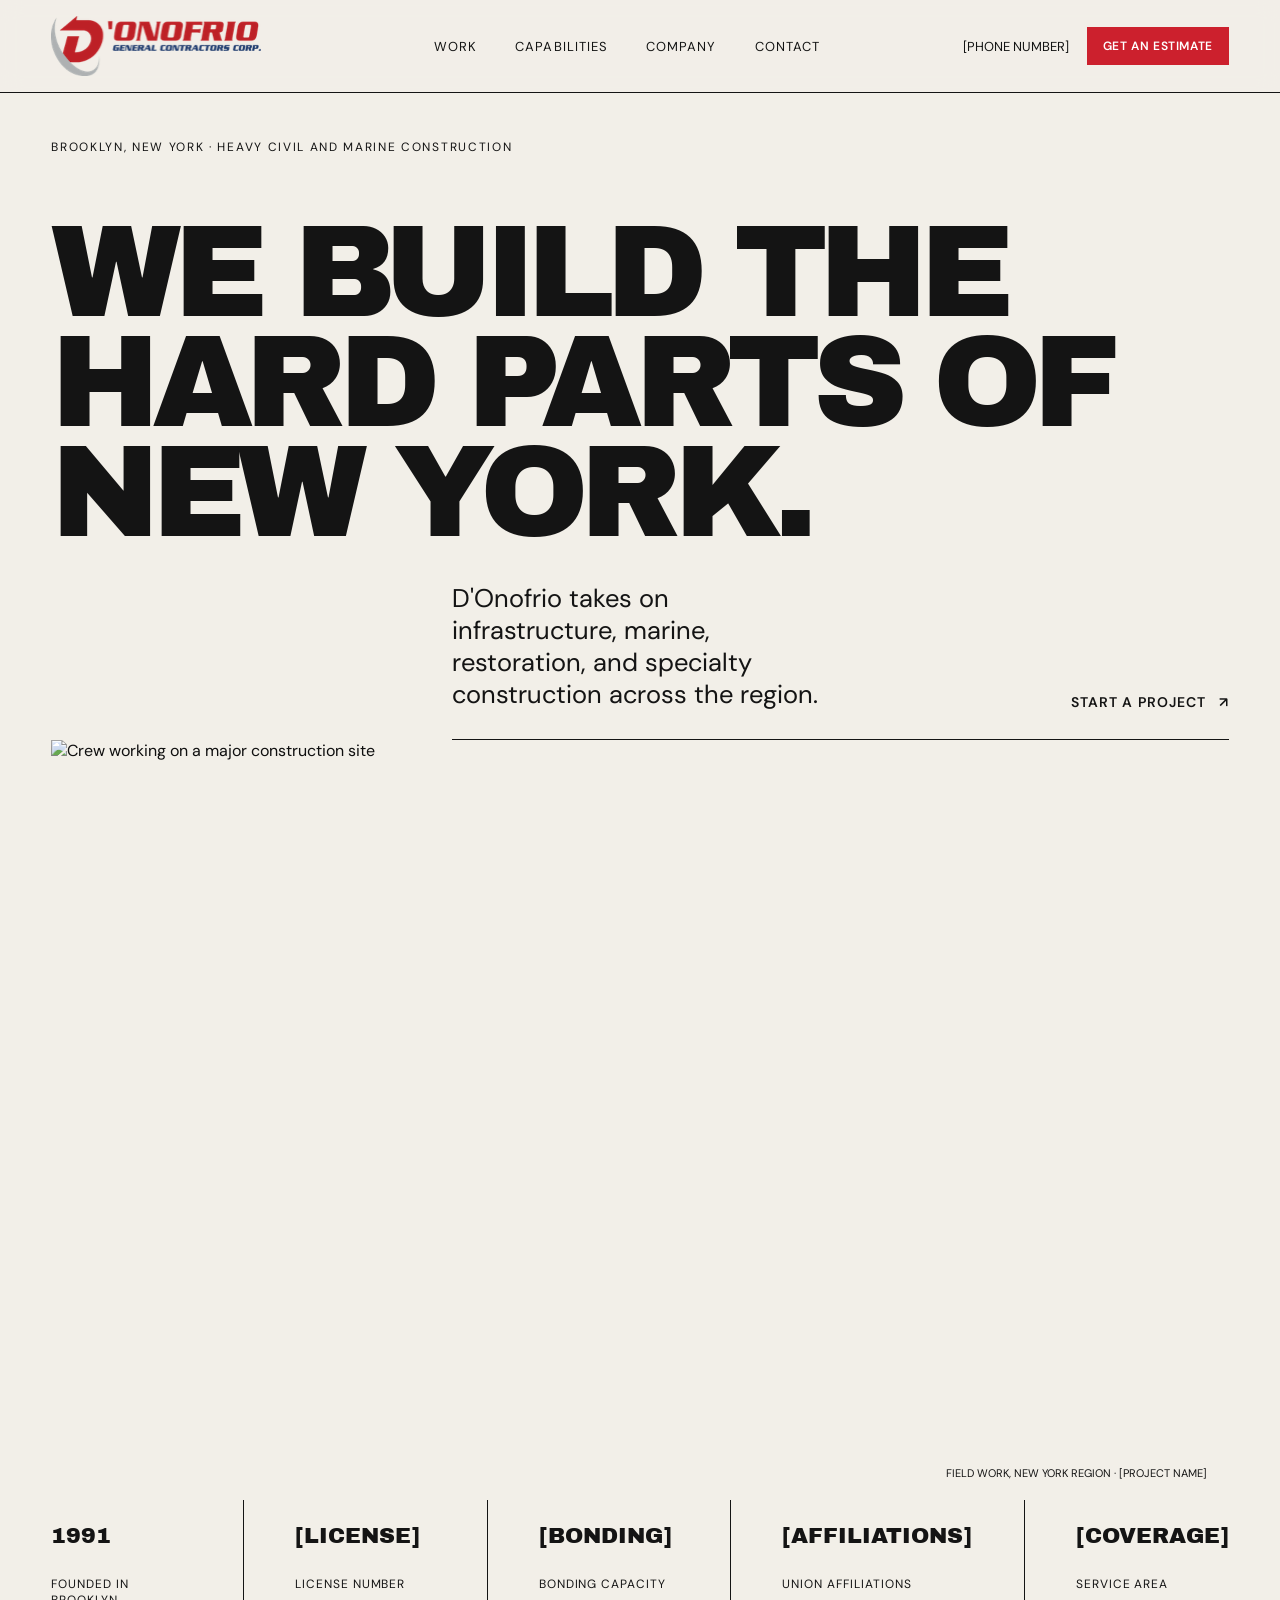
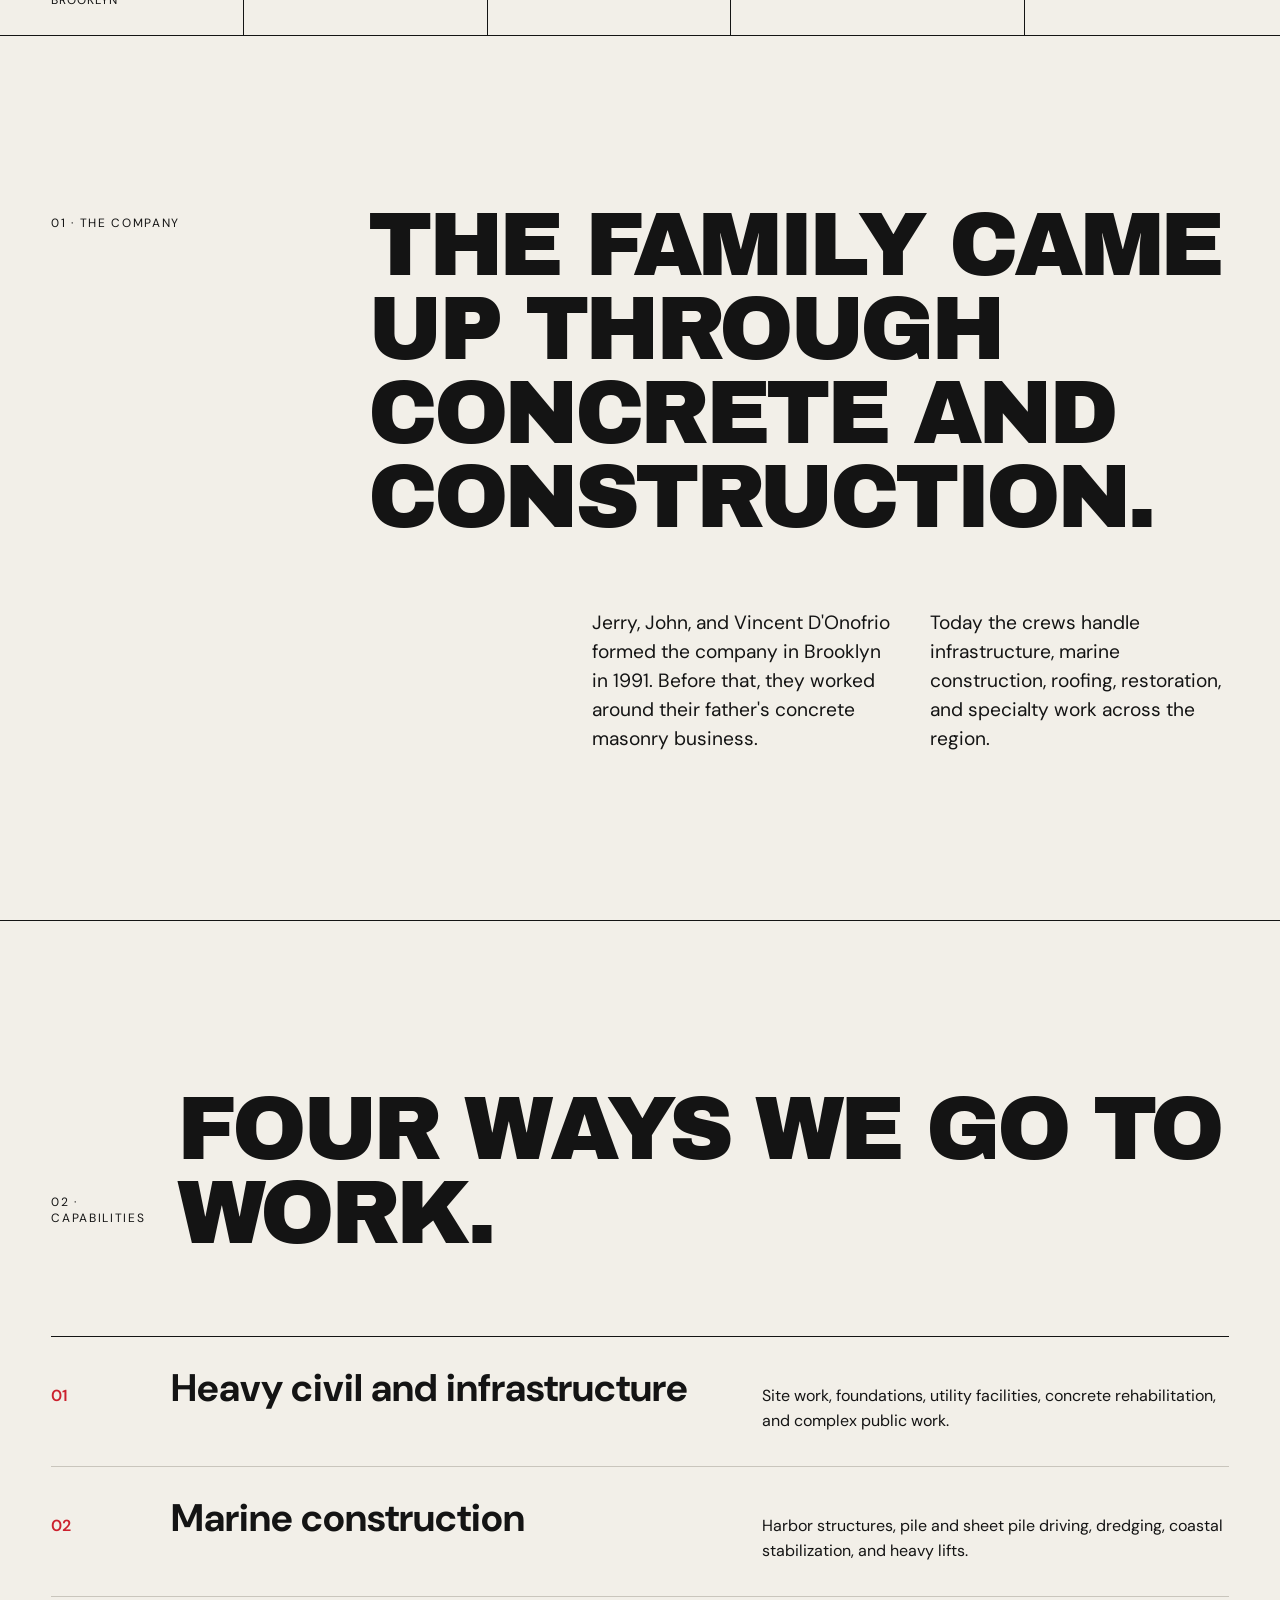
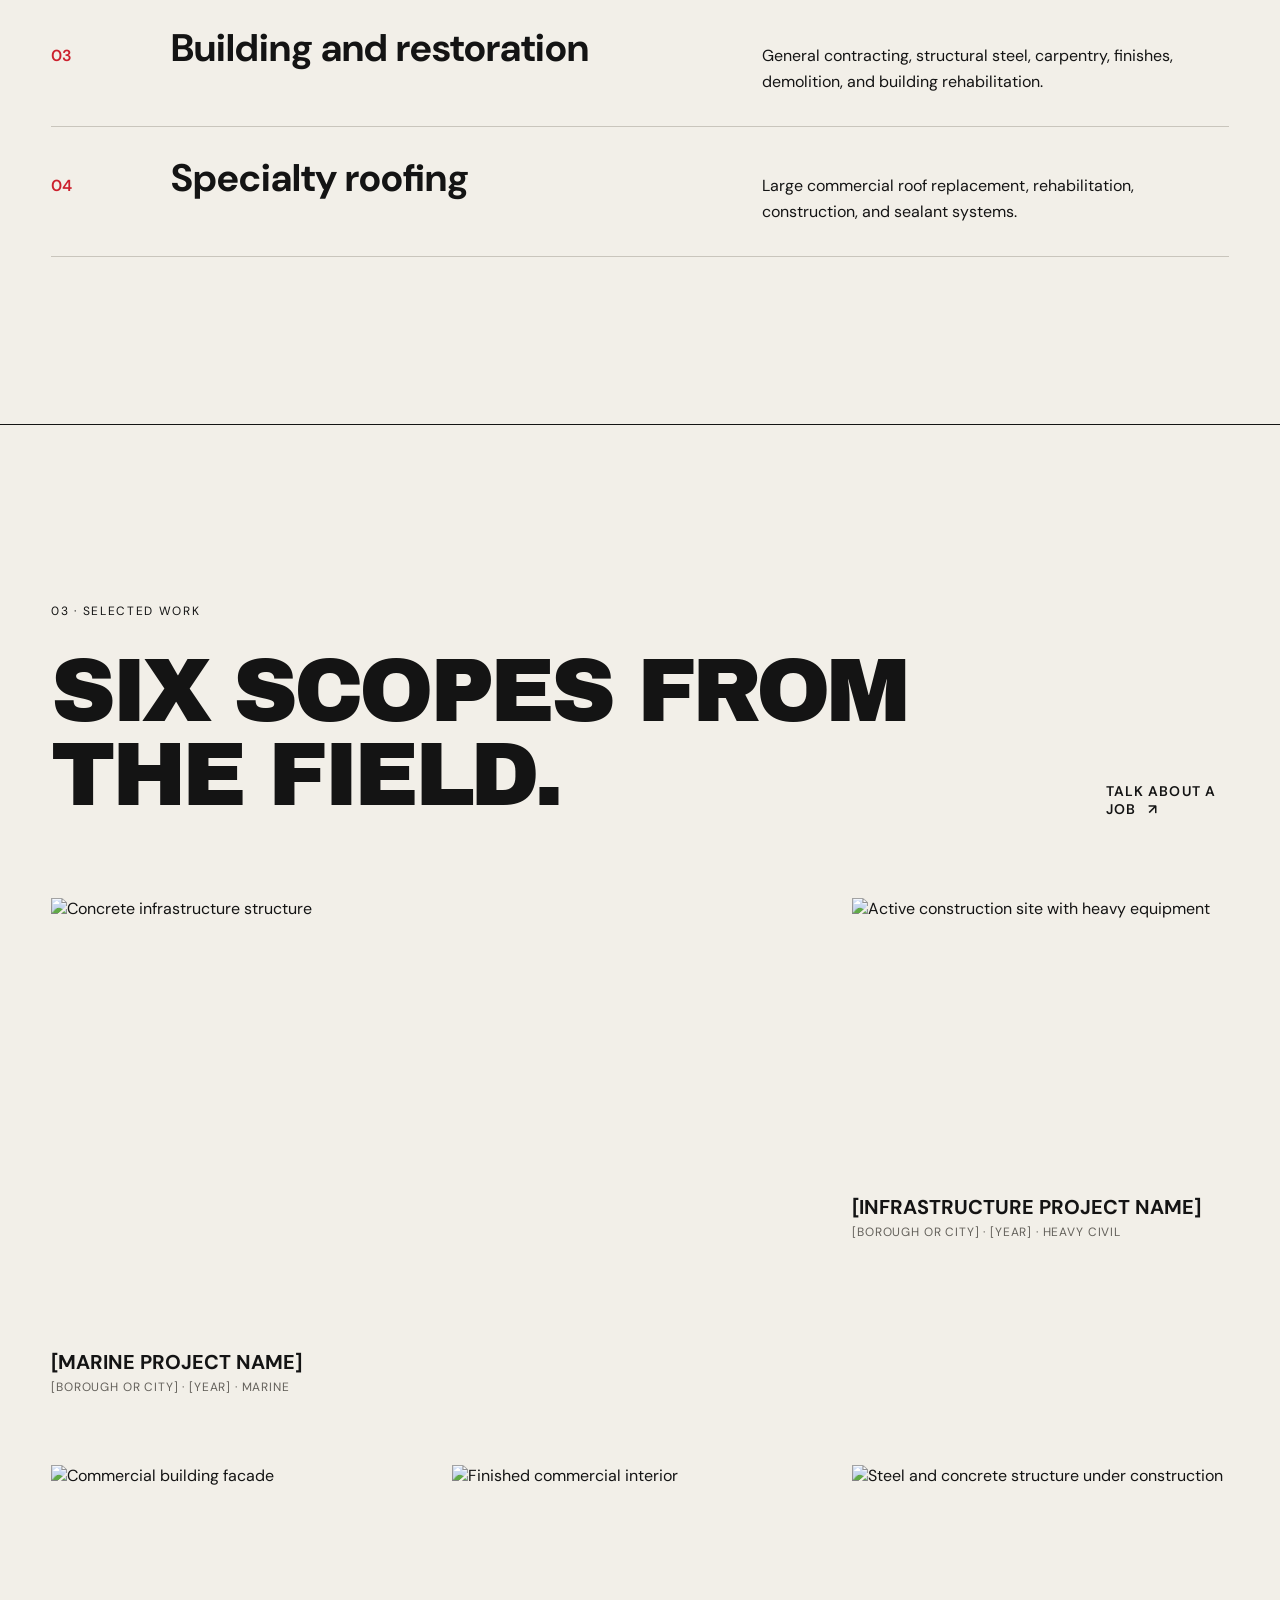
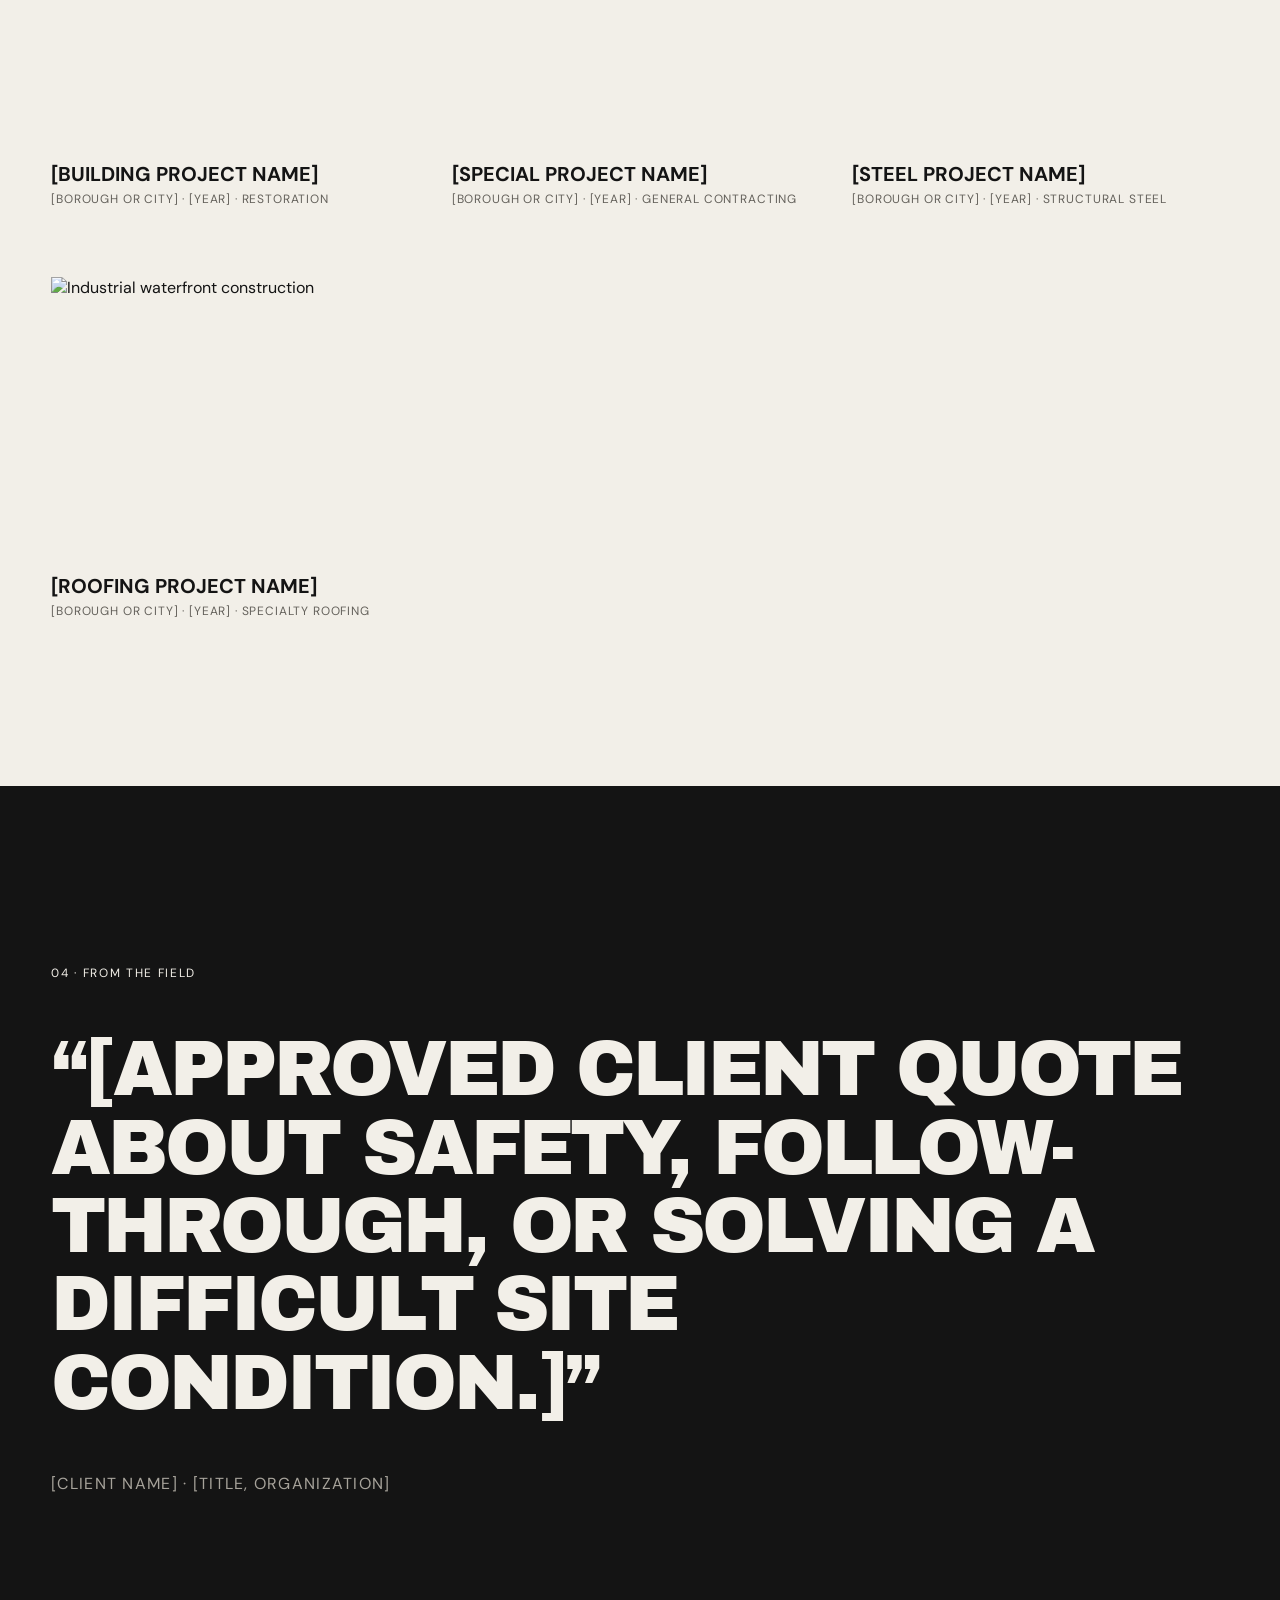
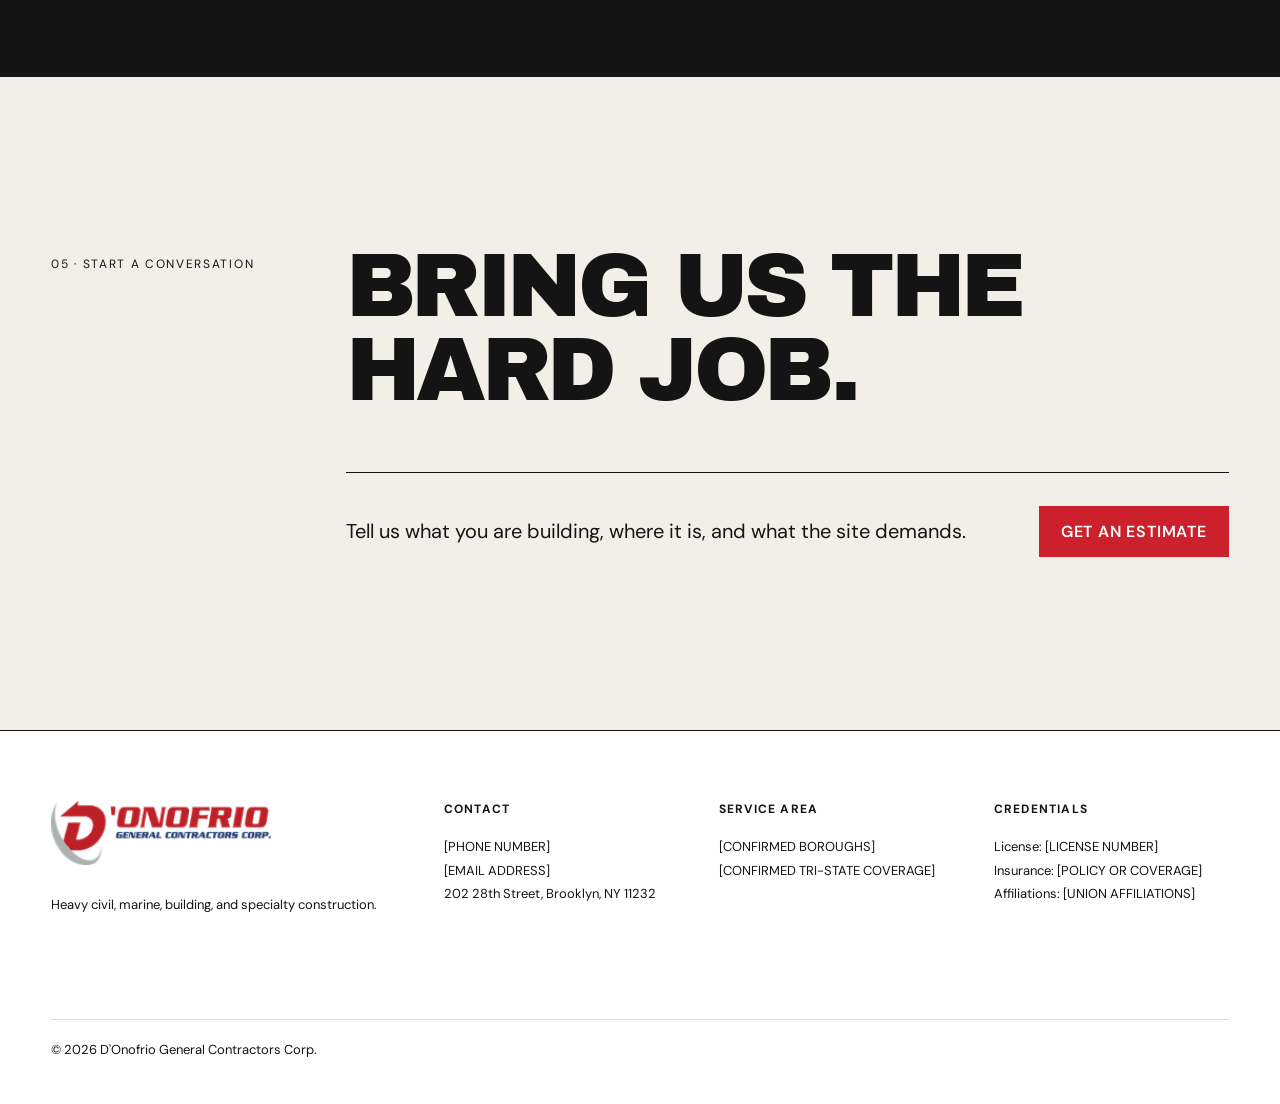
==== concept-1.html @ 3dceb7d1 "Create client-ready D'Onofrio homepage concept preview Present four researched directions in a share" ====
<!doctype html>
<html lang="en">
<head>
  <meta charset="utf-8">
  <meta name="viewport" content="width=device-width, initial-scale=1">
  <meta name="description" content="Editorial homepage concept for D'Onofrio General Contractors in Brooklyn, New York.">
  <title>D'Onofrio General Contractors | Editorial Concept</title>
  <link rel="preconnect" href="https://fonts.googleapis.com">
  <link rel="preconnect" href="https://fonts.gstatic.com" crossorigin>
  <link href="https://fonts.googleapis.com/css2?family=Archivo+Black&family=DM+Sans:wght@400;500;600&display=swap" rel="stylesheet">
  <link rel="stylesheet" href="styles/concept-1.css">
</head>
<body>
  <a class="skip-link" href="#main">Skip to content</a>
  <header class="site-header">
    <a class="logo" href="#" aria-label="D'Onofrio home"><img src="assets/donofrio-logo.png" alt="D'Onofrio General Contractors Corp."></a>
    <nav aria-label="Primary navigation">
      <a href="#work">Work</a>
      <a href="#services">Capabilities</a>
      <a href="#company">Company</a>
      <a href="#contact">Contact</a>
    </nav>
    <div class="header-actions">
      <a class="phone" href="tel:[PHONE NUMBER]">[PHONE NUMBER]</a>
      <a class="button button-small" href="#contact">Get an estimate</a>
    </div>
  </header>

  <main id="main">
    <section class="hero">
      <div class="eyebrow">Brooklyn, New York · Heavy civil and marine construction</div>
      <h1>We build the hard parts of New York.</h1>
      <div class="hero-bottom">
        <p>D'Onofrio takes on infrastructure, marine, restoration, and specialty construction across the region.</p>
        <a class="text-link" href="#contact">Start a project <span>↗</span></a>
      </div>
      <figure class="hero-image">
        <img src="https://images.unsplash.com/photo-1504307651254-35680f356dfd?auto=format&fit=crop&w=2200&q=85" alt="Crew working on a major construction site">
        <figcaption>Field work, New York region · [PROJECT NAME]</figcaption>
      </figure>
    </section>

    <section class="trust-strip" aria-label="Company credentials">
      <div><strong>1991</strong><span>Founded in Brooklyn</span></div>
      <div><strong>[LICENSE]</strong><span>License number</span></div>
      <div><strong>[BONDING]</strong><span>Bonding capacity</span></div>
      <div><strong>[AFFILIATIONS]</strong><span>Union affiliations</span></div>
      <div><strong>[COVERAGE]</strong><span>Service area</span></div>
    </section>

    <section class="intro" id="company">
      <p class="section-label">01 · The company</p>
      <h2>The family came up through concrete and construction.</h2>
      <div class="intro-copy">
        <p>Jerry, John, and Vincent D'Onofrio formed the company in Brooklyn in 1991. Before that, they worked around their father's concrete masonry business.</p>
        <p>Today the crews handle infrastructure, marine construction, roofing, restoration, and specialty work across the region.</p>
      </div>
    </section>

    <section class="services" id="services">
      <div class="section-head">
        <p class="section-label">02 · Capabilities</p>
        <h2>Four ways we go to work.</h2>
      </div>
      <div class="service-list">
        <article><span>01</span><h3>Heavy civil and infrastructure</h3><p>Site work, foundations, utility facilities, concrete rehabilitation, and complex public work.</p></article>
        <article><span>02</span><h3>Marine construction</h3><p>Harbor structures, pile and sheet pile driving, dredging, coastal stabilization, and heavy lifts.</p></article>
        <article><span>03</span><h3>Building and restoration</h3><p>General contracting, structural steel, carpentry, finishes, demolition, and building rehabilitation.</p></article>
        <article><span>04</span><h3>Specialty roofing</h3><p>Large commercial roof replacement, rehabilitation, construction, and sealant systems.</p></article>
      </div>
    </section>

    <section class="projects" id="work">
      <div class="section-head project-head">
        <div>
          <p class="section-label">03 · Selected work</p>
          <h2>Six scopes from the field.</h2>
        </div>
        <a class="text-link" href="#contact">Talk about a job <span>↗</span></a>
      </div>
      <div class="project-grid">
        <article class="project project-wide">
          <img src="https://images.unsplash.com/photo-1511818966892-d7d671e672a2?auto=format&fit=crop&w=1600&q=85" alt="Concrete infrastructure structure">
          <div><h3>[MARINE PROJECT NAME]</h3><p>[BOROUGH OR CITY] · [YEAR] · Marine</p></div>
        </article>
        <article class="project">
          <img src="https://images.unsplash.com/photo-1541888946425-d81bb19240f5?auto=format&fit=crop&w=1200&q=85" alt="Active construction site with heavy equipment">
          <div><h3>[INFRASTRUCTURE PROJECT NAME]</h3><p>[BOROUGH OR CITY] · [YEAR] · Heavy civil</p></div>
        </article>
        <article class="project">
          <img src="https://images.unsplash.com/photo-1486406146926-c627a92ad1ab?auto=format&fit=crop&w=1200&q=85" alt="Commercial building facade">
          <div><h3>[BUILDING PROJECT NAME]</h3><p>[BOROUGH OR CITY] · [YEAR] · Restoration</p></div>
        </article>
        <article class="project">
          <img src="https://images.unsplash.com/photo-1497366754035-f200968a6e72?auto=format&fit=crop&w=1200&q=85" alt="Finished commercial interior">
          <div><h3>[SPECIAL PROJECT NAME]</h3><p>[BOROUGH OR CITY] · [YEAR] · General contracting</p></div>
        </article>
        <article class="project project-tall">
          <img src="https://images.unsplash.com/photo-1508450859948-4e04fabaa4ea?auto=format&fit=crop&w=1200&q=85" alt="Steel and concrete structure under construction">
          <div><h3>[STEEL PROJECT NAME]</h3><p>[BOROUGH OR CITY] · [YEAR] · Structural steel</p></div>
        </article>
        <article class="project">
          <img src="https://images.unsplash.com/photo-1531835551805-16d864c8d311?auto=format&fit=crop&w=1200&q=85" alt="Industrial waterfront construction">
          <div><h3>[ROOFING PROJECT NAME]</h3><p>[BOROUGH OR CITY] · [YEAR] · Specialty roofing</p></div>
        </article>
      </div>
    </section>

    <section class="testimonial">
      <p class="section-label">04 · From the field</p>
      <blockquote>“[APPROVED CLIENT QUOTE ABOUT SAFETY, FOLLOW-THROUGH, OR SOLVING A DIFFICULT SITE CONDITION.]”</blockquote>
      <p>[CLIENT NAME] · [TITLE, ORGANIZATION]</p>
    </section>

    <section class="contact" id="contact">
      <p class="section-label">05 · Start a conversation</p>
      <h2>Bring us the hard job.</h2>
      <div>
        <p>Tell us what you are building, where it is, and what the site demands.</p>
        <a class="button" href="mailto:[EMAIL ADDRESS]">Get an estimate</a>
      </div>
    </section>
  </main>

  <footer>
    <div class="footer-brand"><img src="assets/donofrio-logo.png" alt="D'Onofrio General Contractors Corp."><p>Heavy civil, marine, building, and specialty construction.</p></div>
    <div><h2>Contact</h2><p>[PHONE NUMBER]<br>[EMAIL ADDRESS]<br>202 28th Street, Brooklyn, NY 11232</p></div>
    <div><h2>Service area</h2><p>[CONFIRMED BOROUGHS]<br>[CONFIRMED TRI-STATE COVERAGE]</p></div>
    <div><h2>Credentials</h2><p>License: [LICENSE NUMBER]<br>Insurance: [POLICY OR COVERAGE]<br>Affiliations: [UNION AFFILIATIONS]</p></div>
    <p class="copyright">© 2026 D'Onofrio General Contractors Corp.</p>
  </footer>
</body>
</html>
---- styles/concept-1.css ----
:root {
  --ink: #141414;
  --paper: #f2efe8;
  --red: #cc202d;
  --line: #c9c5bc;
  --pad: clamp(20px, 4vw, 64px);
}

* { box-sizing: border-box; }
html { scroll-behavior: smooth; }
body { margin: 0; background: var(--paper); color: var(--ink); font-family: "DM Sans", sans-serif; }
img { display: block; width: 100%; }
a { color: inherit; text-decoration: none; }
.skip-link { position: fixed; top: -100px; left: 12px; padding: 10px 14px; background: white; z-index: 99; }
.skip-link:focus { top: 12px; }

.site-header {
  position: sticky; top: 0; z-index: 20; display: grid; grid-template-columns: 240px 1fr auto;
  align-items: center; gap: 30px; padding: 16px var(--pad); background: rgba(242,239,232,.94);
  border-bottom: 1px solid var(--ink); backdrop-filter: blur(10px);
}
.logo { width: 210px; }
nav { display: flex; justify-content: center; gap: clamp(16px, 3vw, 44px); font-size: 13px; text-transform: uppercase; letter-spacing: .08em; }
nav a:hover, .text-link:hover { color: var(--red); }
.header-actions { display: flex; align-items: center; gap: 18px; font-size: 13px; }
.button { display: inline-flex; justify-content: center; padding: 15px 22px; background: var(--red); color: white; font-weight: 600; text-transform: uppercase; letter-spacing: .05em; }
.button:hover { background: var(--ink); }
.button-small { padding: 11px 16px; font-size: 12px; }

.hero { padding: 46px var(--pad) 0; }
.eyebrow, .section-label { font-size: 12px; text-transform: uppercase; letter-spacing: .14em; }
.hero h1 { max-width: 1150px; margin: 7vh 0 4vh; font: clamp(62px, 10.2vw, 158px)/.84 "Archivo Black", sans-serif; letter-spacing: -.065em; text-transform: uppercase; }
.hero-bottom { display: grid; grid-template-columns: 1fr 1fr; align-items: end; margin-left: 34%; padding-bottom: 28px; border-bottom: 1px solid var(--ink); }
.hero-bottom p { max-width: 560px; margin: 0; font-size: clamp(18px, 2vw, 28px); line-height: 1.25; }
.text-link { justify-self: end; font-size: 14px; font-weight: 600; text-transform: uppercase; letter-spacing: .08em; }
.text-link span { margin-left: 8px; }
.hero-image { margin: 0; position: relative; }
.hero-image img { height: min(66vw, 760px); object-fit: cover; filter: saturate(.72) contrast(1.05); }
.hero-image figcaption { position: absolute; right: 12px; bottom: 12px; padding: 8px 10px; background: var(--paper); font-size: 11px; text-transform: uppercase; }

.trust-strip { display: grid; grid-template-columns: repeat(5, 1fr); border-bottom: 1px solid var(--ink); }
.trust-strip div { min-height: 135px; padding: 24px var(--pad); border-right: 1px solid var(--ink); }
.trust-strip div:last-child { border: 0; }
.trust-strip strong, .trust-strip span { display: block; }
.trust-strip strong { margin-bottom: 28px; font: 22px "Archivo Black", sans-serif; }
.trust-strip span { font-size: 12px; text-transform: uppercase; letter-spacing: .08em; }

.intro, .services, .projects, .testimonial, .contact { padding: clamp(90px, 13vw, 190px) var(--pad); border-bottom: 1px solid var(--ink); }
.intro { display: grid; grid-template-columns: 1fr 3fr; column-gap: 30px; }
.intro h2, .section-head h2, .contact h2 { margin: 0; font: clamp(42px, 7vw, 105px)/.94 "Archivo Black", sans-serif; letter-spacing: -.05em; text-transform: uppercase; }
.intro-copy { grid-column: 2; display: grid; grid-template-columns: 1fr 1fr; gap: 40px; margin: 70px 0 0 26%; }
.intro-copy p { margin: 0; font-size: clamp(17px, 1.5vw, 22px); line-height: 1.5; }

.section-head { display: flex; align-items: end; justify-content: space-between; gap: 30px; margin-bottom: 80px; }
.section-head .section-label { margin-bottom: 30px; }
.service-list { border-top: 1px solid var(--ink); }
.service-list article { display: grid; grid-template-columns: 90px minmax(260px, 1.2fr) 1fr; gap: 30px; align-items: baseline; padding: 32px 0; border-bottom: 1px solid var(--line); }
.service-list span { color: var(--red); font-weight: 600; }
.service-list h3 { margin: 0; font-size: clamp(24px, 3vw, 45px); line-height: 1; }
.service-list p { max-width: 520px; margin: 0; line-height: 1.6; }

.project-grid { display: grid; grid-template-columns: repeat(12, 1fr); gap: 70px 24px; }
.project { grid-column: span 4; }
.project-wide { grid-column: span 8; }
.project-tall { grid-row: span 2; }
.project img { aspect-ratio: 4/3; object-fit: cover; filter: grayscale(.15); transition: filter .25s, transform .25s; }
.project-wide img { aspect-ratio: 16/9; }
.project:hover img { filter: grayscale(0); transform: scale(.99); }
.project h3 { margin: 14px 0 4px; font-size: 20px; }
.project p { margin: 0; color: #64615b; font-size: 12px; text-transform: uppercase; letter-spacing: .07em; }

.testimonial { background: var(--ink); color: var(--paper); }
.testimonial blockquote { max-width: 1200px; margin: 50px 0; font: clamp(38px, 6vw, 86px)/1.02 "Archivo Black", sans-serif; letter-spacing: -.04em; text-transform: uppercase; }
.testimonial > p:last-child { color: #a7a39b; text-transform: uppercase; letter-spacing: .08em; }
.contact { display: grid; grid-template-columns: 1fr 3fr; }
.contact h2 { grid-column: 2; }
.contact > div { grid-column: 2; display: flex; align-items: center; justify-content: space-between; margin-top: 60px; padding-top: 25px; border-top: 1px solid var(--ink); }
.contact > div p { font-size: 20px; }

footer { display: grid; grid-template-columns: 1.5fr repeat(3, 1fr); gap: 40px; padding: 70px var(--pad) 30px; background: white; }
footer img { width: 220px; margin-bottom: 28px; }
footer h2 { margin: 0 0 18px; font-size: 12px; text-transform: uppercase; letter-spacing: .1em; }
footer p { font-size: 13px; line-height: 1.8; }
.copyright { grid-column: 1/-1; margin-top: 50px; padding-top: 18px; border-top: 1px solid #ddd; }

@media (max-width: 900px) {
  .site-header { grid-template-columns: 1fr auto; }
  nav, .phone { display: none; }
  .logo { width: 175px; }
  .hero h1 { margin-top: 55px; }
  .hero-bottom { grid-template-columns: 1fr; gap: 24px; margin-left: 0; }
  .text-link { justify-self: start; }
  .trust-strip { grid-template-columns: 1fr 1fr; }
  .trust-strip div { border-bottom: 1px solid var(--ink); }
  .intro { grid-template-columns: 1fr; }
  .intro h2, .intro-copy, .contact h2, .contact > div { grid-column: 1; }
  .intro h2 { margin-top: 30px; }
  .intro-copy { margin: 45px 0 0; }
  .service-list article { grid-template-columns: 45px 1fr; }
  .service-list p { grid-column: 2; }
  .project, .project-wide { grid-column: span 6; }
  .contact { grid-template-columns: 1fr; }
  footer { grid-template-columns: 1fr 1fr; }
}

@media (max-width: 600px) {
  .button-small { padding: 9px 10px; }
  .hero { padding-top: 28px; }
  .hero h1 { font-size: 18vw; }
  .hero-image img { height: 64vh; }
  .trust-strip { grid-template-columns: 1fr; }
  .trust-strip div { min-height: auto; }
  .intro-copy, .project-grid { grid-template-columns: 1fr; }
  .section-head { display: block; margin-bottom: 45px; }
  .project, .project-wide { grid-column: 1; }
  .contact > div { display: block; }
  .contact .button { margin-top: 20px; }
  footer { grid-template-columns: 1fr; }
}
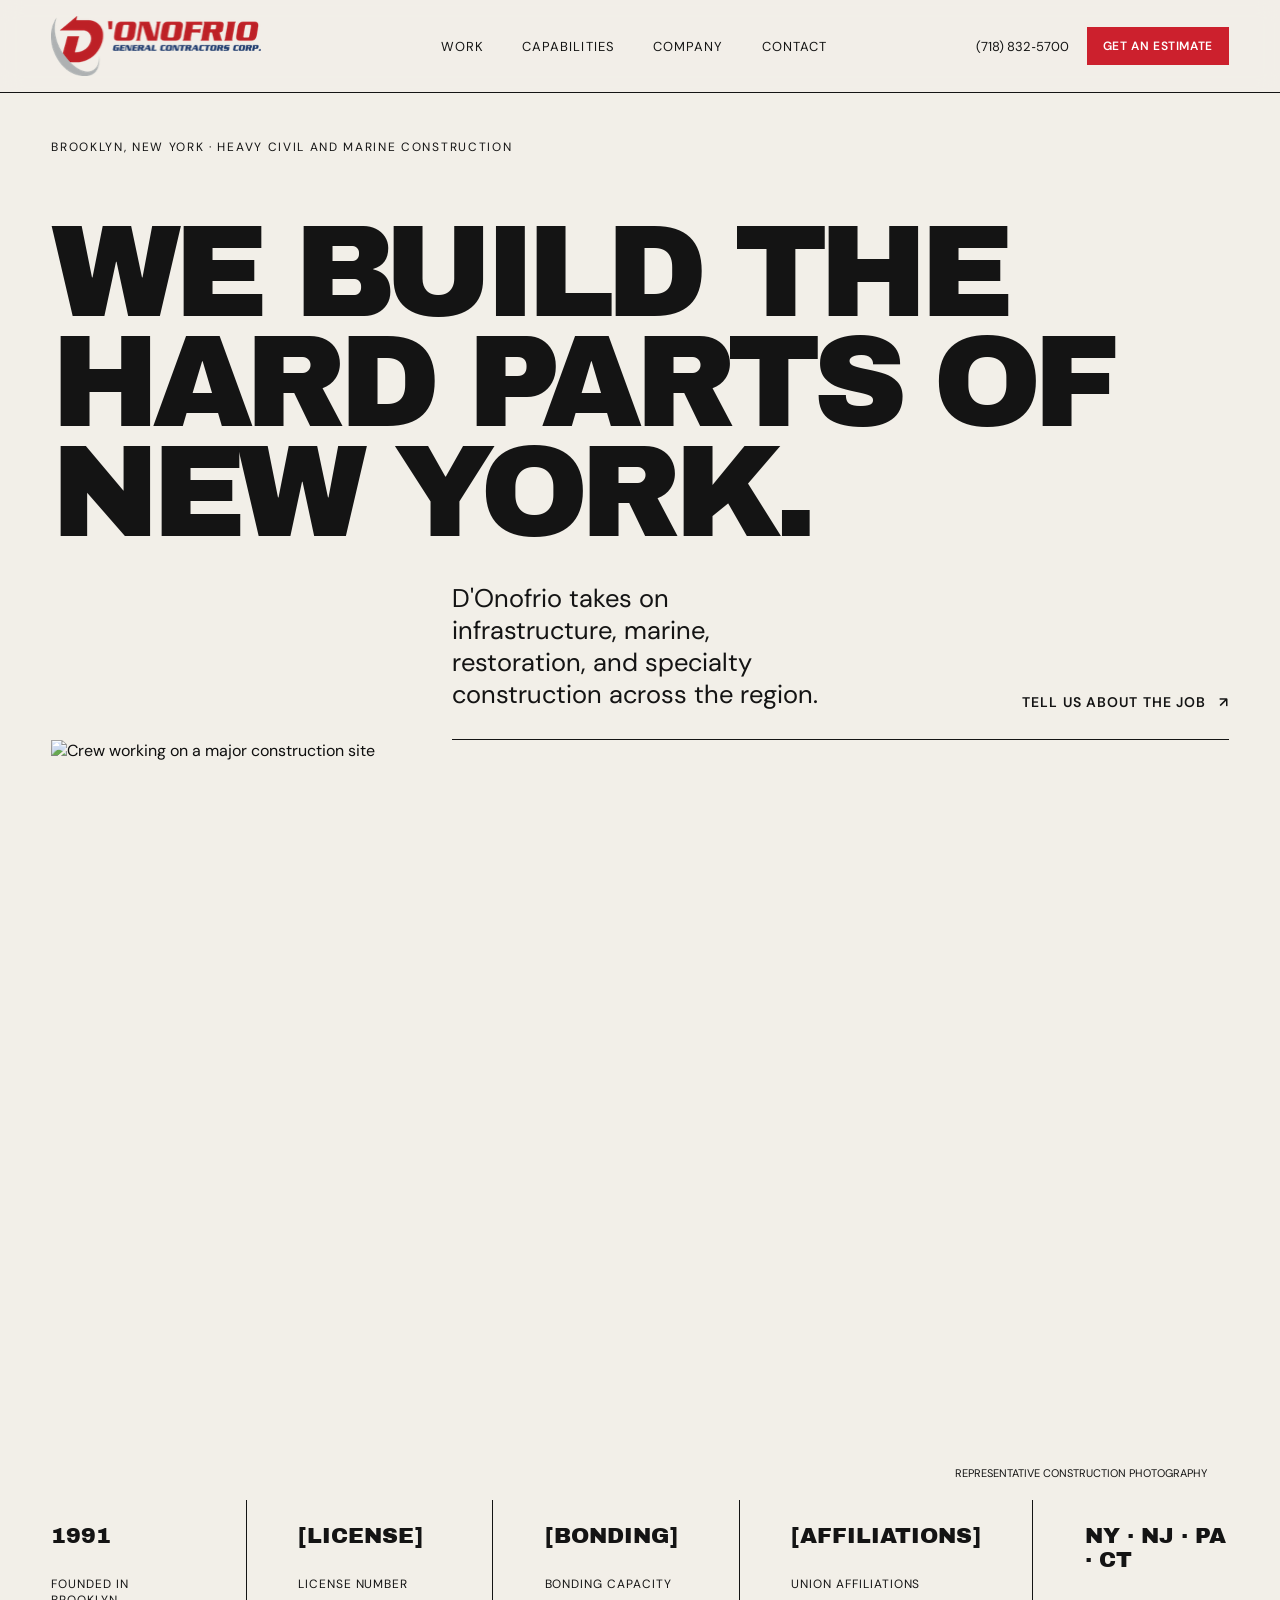
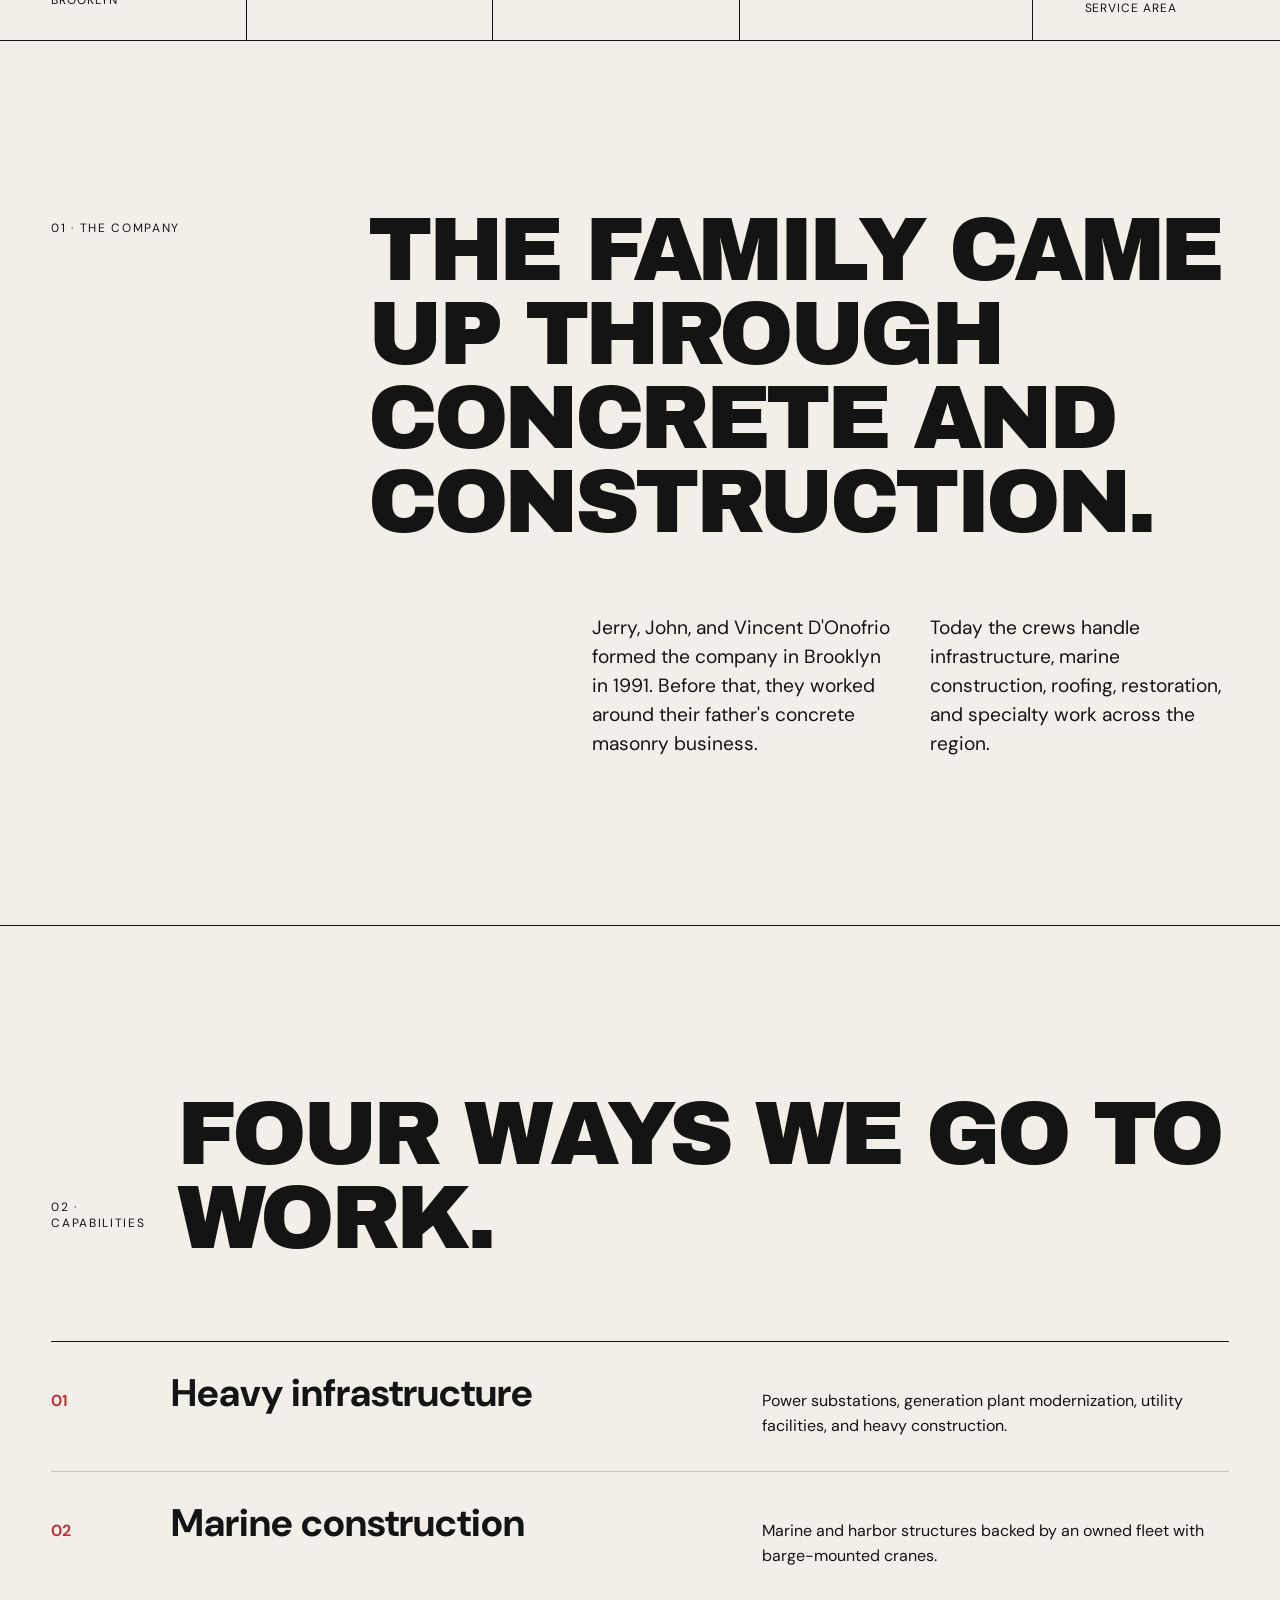
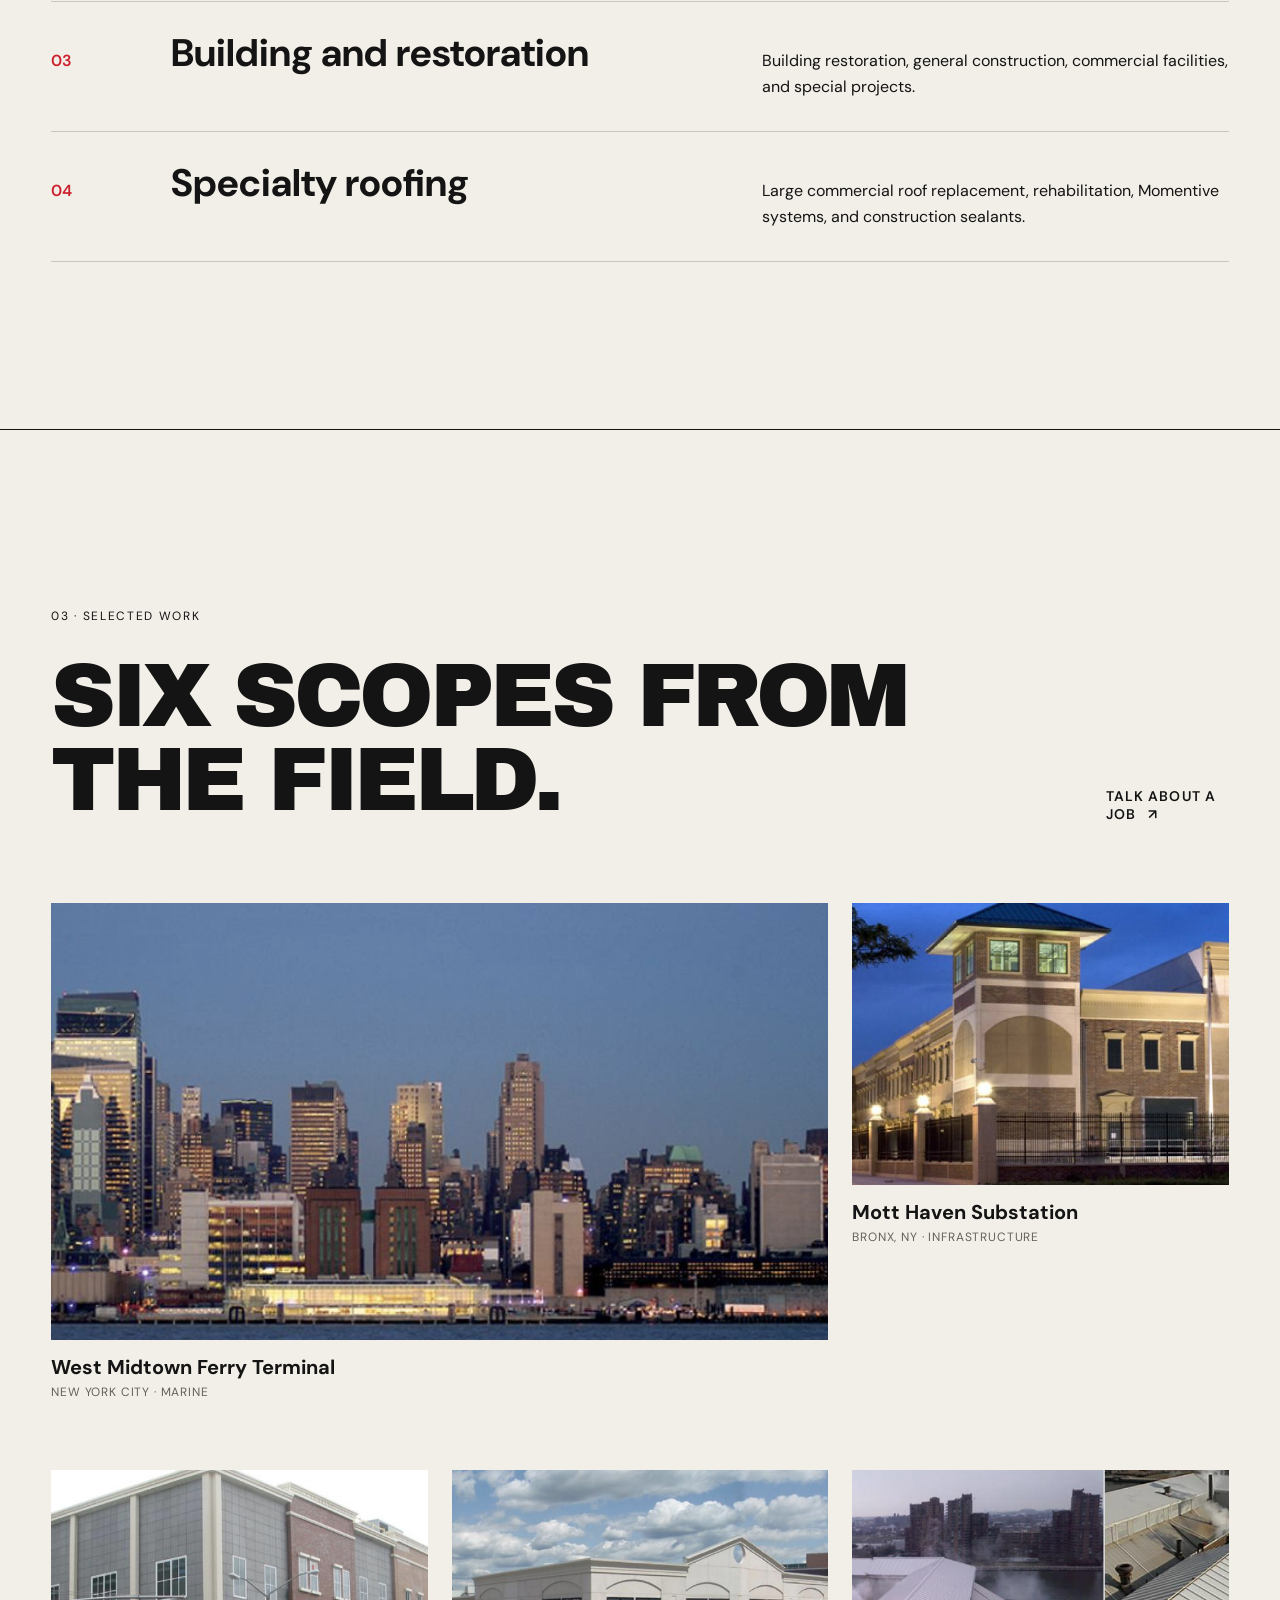
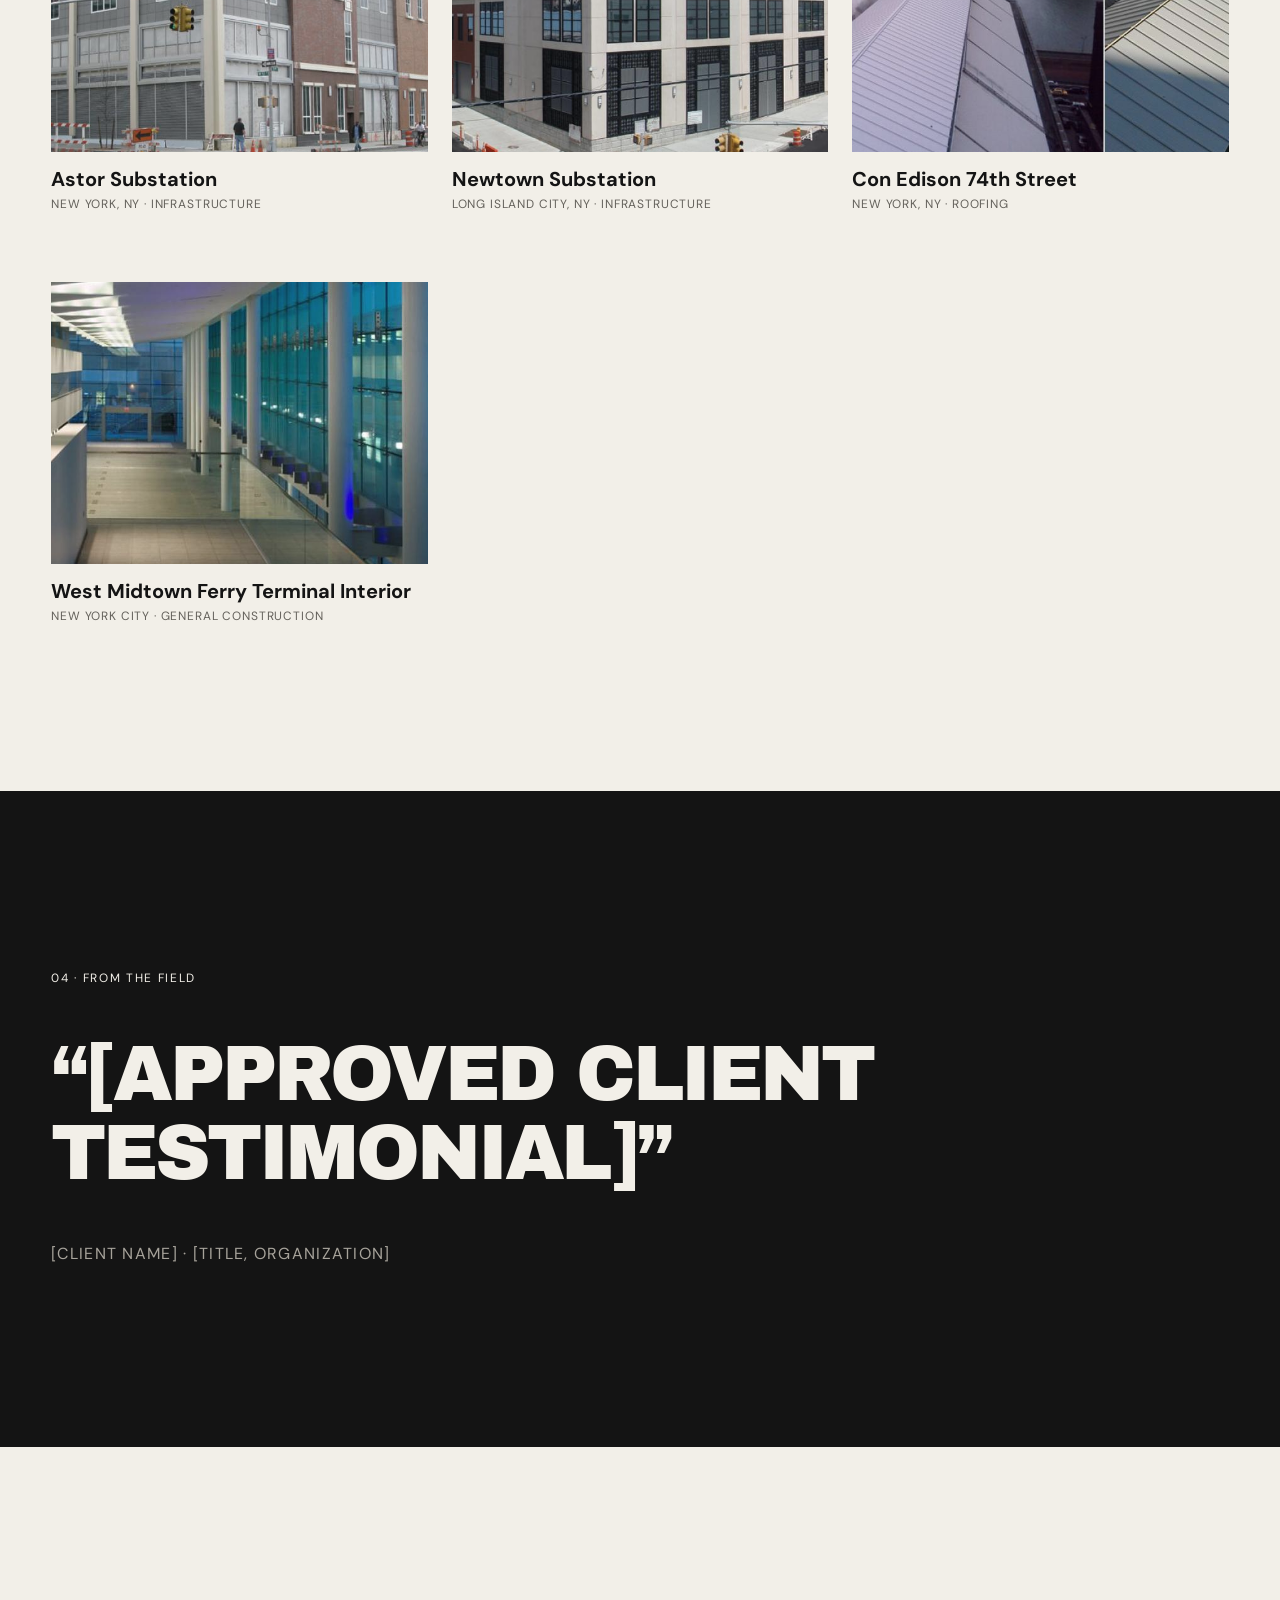
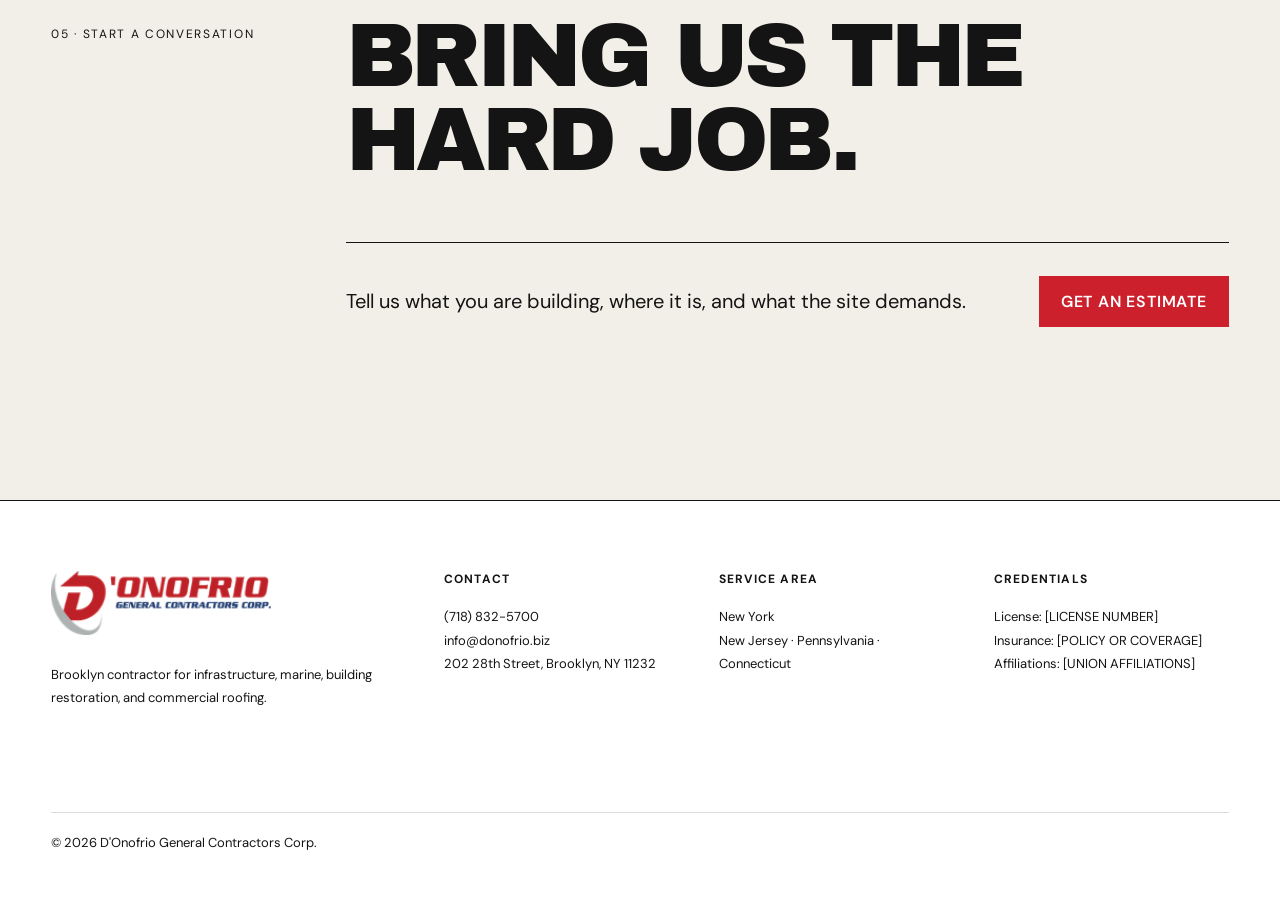
==== commit 71cf0aca: "Strengthen client preview with verified project proof Replace mismatched media and template copy wit" ====
--- a/concept-1.html
+++ b/concept-1.html
@@ -1,8 +1,9 @@
-<!doctype html>
+<!DOCTYPE html>
 <html lang="en">
 <head>
   <meta charset="utf-8">
   <meta name="viewport" content="width=device-width, initial-scale=1">
+  <meta name="robots" content="noindex, nofollow">
   <meta name="description" content="Editorial homepage concept for D'Onofrio General Contractors in Brooklyn, New York.">
   <title>D'Onofrio General Contractors | Editorial Concept</title>
   <link rel="preconnect" href="https://fonts.googleapis.com">
@@ -21,7 +22,7 @@
       <a href="#contact">Contact</a>
     </nav>
     <div class="header-actions">
-      <a class="phone" href="tel:[PHONE NUMBER]">[PHONE NUMBER]</a>
+      <a class="phone" href="tel:+17188325700">(718)&nbsp;832&#8209;5700</a>
       <a class="button button-small" href="#contact">Get an estimate</a>
     </div>
   </header>
@@ -32,11 +33,11 @@
       <h1>We build the hard parts of New York.</h1>
       <div class="hero-bottom">
         <p>D'Onofrio takes on infrastructure, marine, restoration, and specialty construction across the region.</p>
-        <a class="text-link" href="#contact">Start a project <span>↗</span></a>
+        <a class="text-link" href="#contact">Tell us about the job <span>↗</span></a>
       </div>
       <figure class="hero-image">
         <img src="https://images.unsplash.com/photo-1504307651254-35680f356dfd?auto=format&fit=crop&w=2200&q=85" alt="Crew working on a major construction site">
-        <figcaption>Field work, New York region · [PROJECT NAME]</figcaption>
+        <figcaption>Representative construction photography</figcaption>
       </figure>
     </section>
 
@@ -45,7 +46,7 @@
       <div><strong>[LICENSE]</strong><span>License number</span></div>
       <div><strong>[BONDING]</strong><span>Bonding capacity</span></div>
       <div><strong>[AFFILIATIONS]</strong><span>Union affiliations</span></div>
-      <div><strong>[COVERAGE]</strong><span>Service area</span></div>
+      <div><strong>NY · NJ · PA · CT</strong><span>Service area</span></div>
     </section>
 
     <section class="intro" id="company">
@@ -63,10 +64,10 @@
         <h2>Four ways we go to work.</h2>
       </div>
       <div class="service-list">
-        <article><span>01</span><h3>Heavy civil and infrastructure</h3><p>Site work, foundations, utility facilities, concrete rehabilitation, and complex public work.</p></article>
-        <article><span>02</span><h3>Marine construction</h3><p>Harbor structures, pile and sheet pile driving, dredging, coastal stabilization, and heavy lifts.</p></article>
-        <article><span>03</span><h3>Building and restoration</h3><p>General contracting, structural steel, carpentry, finishes, demolition, and building rehabilitation.</p></article>
-        <article><span>04</span><h3>Specialty roofing</h3><p>Large commercial roof replacement, rehabilitation, construction, and sealant systems.</p></article>
+        <article><span>01</span><h3>Heavy infrastructure</h3><p>Power substations, generation plant modernization, utility facilities, and heavy construction.</p></article>
+        <article><span>02</span><h3>Marine construction</h3><p>Marine and harbor structures backed by an owned fleet with barge-mounted cranes.</p></article>
+        <article><span>03</span><h3>Building and restoration</h3><p>Building restoration, general construction, commercial facilities, and special projects.</p></article>
+        <article><span>04</span><h3>Specialty roofing</h3><p>Large commercial roof replacement, rehabilitation, Momentive systems, and construction sealants.</p></article>
       </div>
     </section>
 
@@ -80,35 +81,35 @@
       </div>
       <div class="project-grid">
         <article class="project project-wide">
-          <img src="https://images.unsplash.com/photo-1511818966892-d7d671e672a2?auto=format&fit=crop&w=1600&q=85" alt="Concrete infrastructure structure">
-          <div><h3>[MARINE PROJECT NAME]</h3><p>[BOROUGH OR CITY] · [YEAR] · Marine</p></div>
+          <img src="assets/project-west-midtown-3.jpg" alt="West Midtown Ferry Terminal on the Manhattan waterfront">
+          <div><h3>West Midtown Ferry Terminal</h3><p>New York City · Marine</p></div>
         </article>
         <article class="project">
-          <img src="https://images.unsplash.com/photo-1541888946425-d81bb19240f5?auto=format&fit=crop&w=1200&q=85" alt="Active construction site with heavy equipment">
-          <div><h3>[INFRASTRUCTURE PROJECT NAME]</h3><p>[BOROUGH OR CITY] · [YEAR] · Heavy civil</p></div>
+          <img src="assets/project-mott-haven.jpg" alt="Mott Haven Substation and Transmission Station">
+          <div><h3>Mott Haven Substation</h3><p>Bronx, NY · Infrastructure</p></div>
         </article>
         <article class="project">
-          <img src="https://images.unsplash.com/photo-1486406146926-c627a92ad1ab?auto=format&fit=crop&w=1200&q=85" alt="Commercial building facade">
-          <div><h3>[BUILDING PROJECT NAME]</h3><p>[BOROUGH OR CITY] · [YEAR] · Restoration</p></div>
+          <img src="assets/project-astor.jpg" alt="Astor Substation in New York">
+          <div><h3>Astor Substation</h3><p>New York, NY · Infrastructure</p></div>
         </article>
         <article class="project">
-          <img src="https://images.unsplash.com/photo-1497366754035-f200968a6e72?auto=format&fit=crop&w=1200&q=85" alt="Finished commercial interior">
-          <div><h3>[SPECIAL PROJECT NAME]</h3><p>[BOROUGH OR CITY] · [YEAR] · General contracting</p></div>
+          <img src="assets/project-newtown.jpg" alt="Newtown Substation in Long Island City">
+          <div><h3>Newtown Substation</h3><p>Long Island City, NY · Infrastructure</p></div>
         </article>
         <article class="project project-tall">
-          <img src="https://images.unsplash.com/photo-1508450859948-4e04fabaa4ea?auto=format&fit=crop&w=1200&q=85" alt="Steel and concrete structure under construction">
-          <div><h3>[STEEL PROJECT NAME]</h3><p>[BOROUGH OR CITY] · [YEAR] · Structural steel</p></div>
+          <img src="assets/project-coned-roof.jpg" alt="Con Edison 74th Street turbine roof">
+          <div><h3>Con Edison 74th Street</h3><p>New York, NY · Roofing</p></div>
         </article>
         <article class="project">
-          <img src="https://images.unsplash.com/photo-1531835551805-16d864c8d311?auto=format&fit=crop&w=1200&q=85" alt="Industrial waterfront construction">
-          <div><h3>[ROOFING PROJECT NAME]</h3><p>[BOROUGH OR CITY] · [YEAR] · Specialty roofing</p></div>
+          <img src="assets/project-west-midtown-2.jpg" alt="Finished interior at West Midtown Ferry Terminal">
+          <div><h3>West Midtown Ferry Terminal Interior</h3><p>New York City · General construction</p></div>
         </article>
       </div>
     </section>
 
     <section class="testimonial">
       <p class="section-label">04 · From the field</p>
-      <blockquote>“[APPROVED CLIENT QUOTE ABOUT SAFETY, FOLLOW-THROUGH, OR SOLVING A DIFFICULT SITE CONDITION.]”</blockquote>
+      <blockquote>“[APPROVED CLIENT TESTIMONIAL]”</blockquote>
       <p>[CLIENT NAME] · [TITLE, ORGANIZATION]</p>
     </section>
 
@@ -117,15 +118,15 @@
       <h2>Bring us the hard job.</h2>
       <div>
         <p>Tell us what you are building, where it is, and what the site demands.</p>
-        <a class="button" href="mailto:[EMAIL ADDRESS]">Get an estimate</a>
+        <a class="button" href="mailto:info@donofrio.biz">Get an estimate</a>
       </div>
     </section>
   </main>
 
   <footer>
-    <div class="footer-brand"><img src="assets/donofrio-logo.png" alt="D'Onofrio General Contractors Corp."><p>Heavy civil, marine, building, and specialty construction.</p></div>
-    <div><h2>Contact</h2><p>[PHONE NUMBER]<br>[EMAIL ADDRESS]<br>202 28th Street, Brooklyn, NY 11232</p></div>
-    <div><h2>Service area</h2><p>[CONFIRMED BOROUGHS]<br>[CONFIRMED TRI-STATE COVERAGE]</p></div>
+    <div class="footer-brand"><img src="assets/donofrio-logo.png" alt="D'Onofrio General Contractors Corp."><p>Brooklyn contractor for infrastructure, marine, building restoration, and commercial roofing.</p></div>
+    <div><h2>Contact</h2><p>(718) 832-5700<br>info@donofrio.biz<br>202 28th Street, Brooklyn, NY 11232</p></div>
+    <div><h2>Service area</h2><p>New York<br>New Jersey · Pennsylvania · Connecticut</p></div>
     <div><h2>Credentials</h2><p>License: [LICENSE NUMBER]<br>Insurance: [POLICY OR COVERAGE]<br>Affiliations: [UNION AFFILIATIONS]</p></div>
     <p class="copyright">© 2026 D'Onofrio General Contractors Corp.</p>
   </footer>
--- a/styles/concept-1.css
+++ b/styles/concept-1.css
@@ -11,6 +11,7 @@
 body { margin: 0; background: var(--paper); color: var(--ink); font-family: "DM Sans", sans-serif; }
 img { display: block; width: 100%; }
 a { color: inherit; text-decoration: none; }
+:focus-visible { outline: 3px solid var(--red); outline-offset: 3px; }
 .skip-link { position: fixed; top: -100px; left: 12px; padding: 10px 14px; background: white; z-index: 99; }
 .skip-link:focus { top: 12px; }
 
@@ -85,7 +86,8 @@
 
 @media (max-width: 900px) {
   .site-header { grid-template-columns: 1fr auto; }
-  nav, .phone { display: none; }
+  .site-header nav { grid-column: 1/-1; grid-row: 2; display: flex; justify-content: flex-start; overflow-x: auto; padding-top: 3px; }
+  .phone { display: none; }
   .logo { width: 175px; }
   .hero h1 { margin-top: 55px; }
   .hero-bottom { grid-template-columns: 1fr; gap: 24px; margin-left: 0; }
@@ -117,3 +119,7 @@
   .contact .button { margin-top: 20px; }
   footer { grid-template-columns: 1fr; }
 }
+@media (prefers-reduced-motion: reduce) {
+  html { scroll-behavior: auto; }
+  *, *::before, *::after { animation-duration: .01ms !important; animation-iteration-count: 1 !important; transition-duration: .01ms !important; }
+}
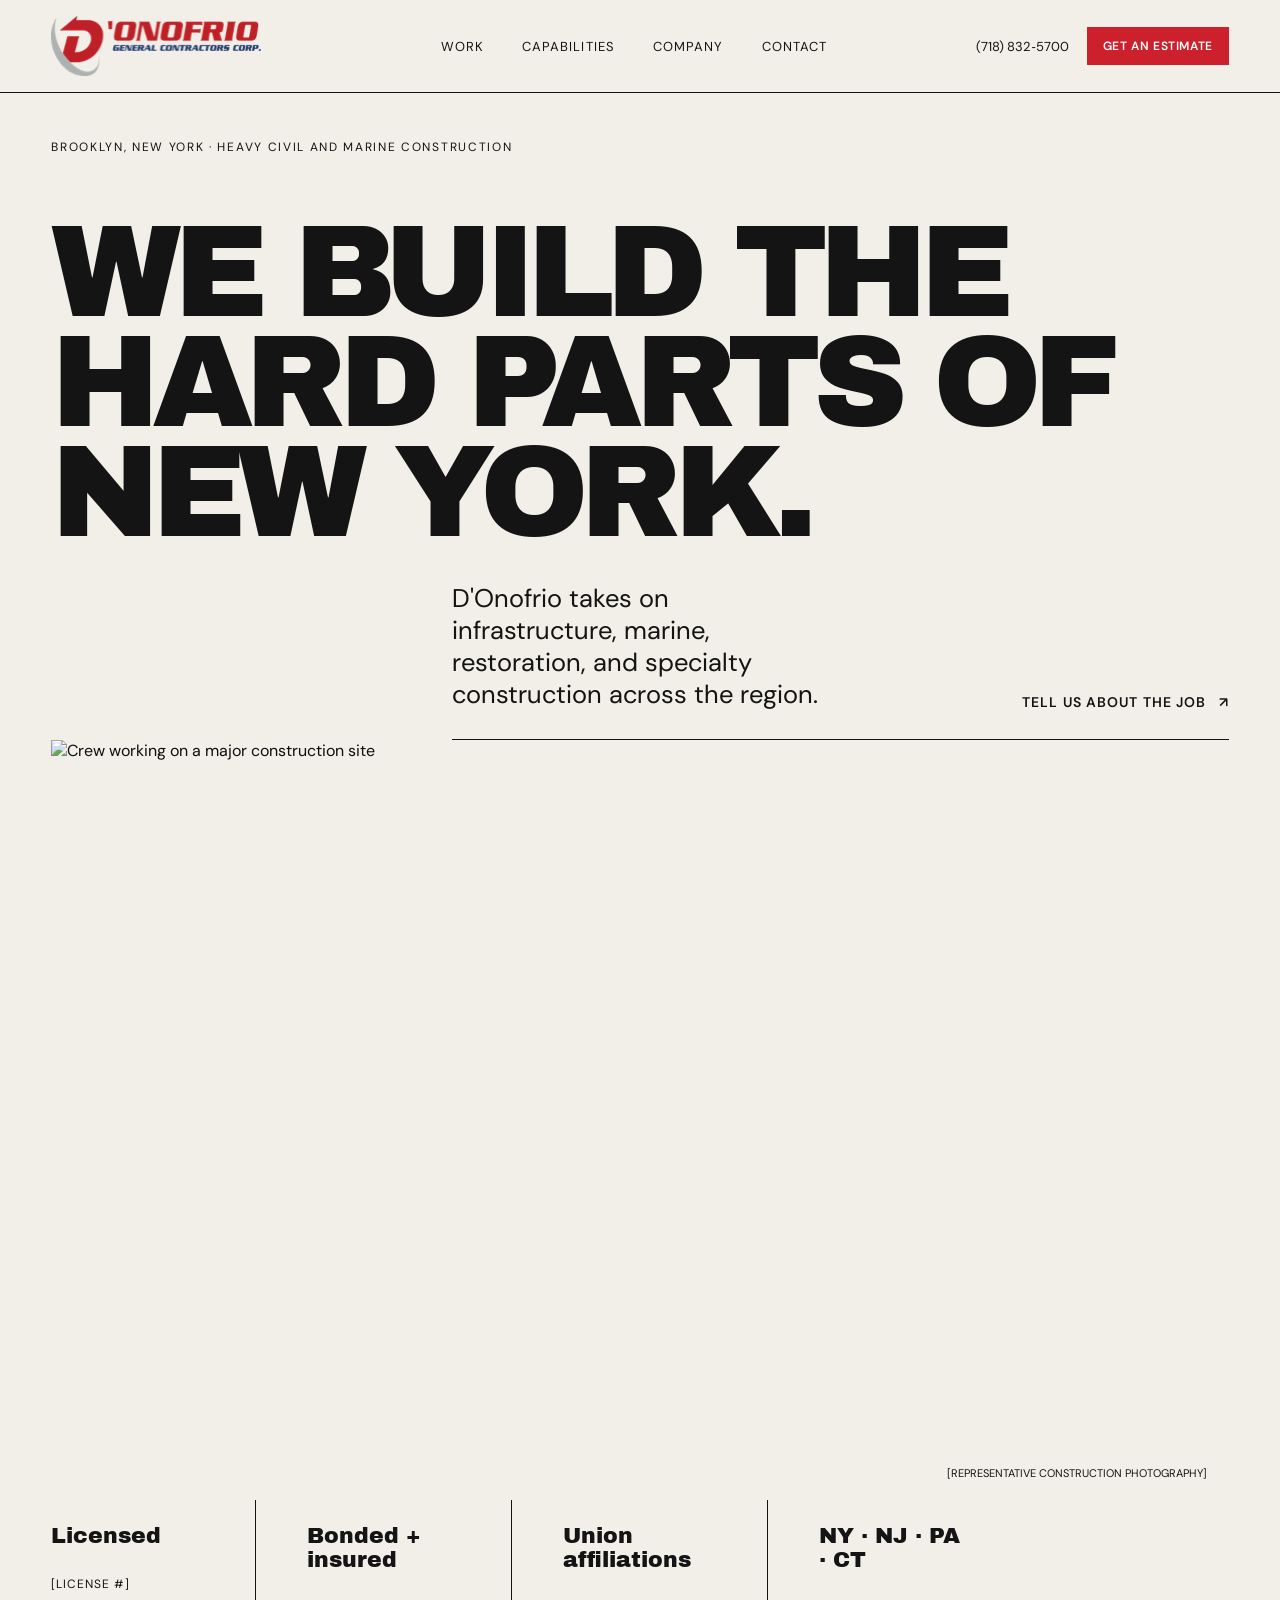
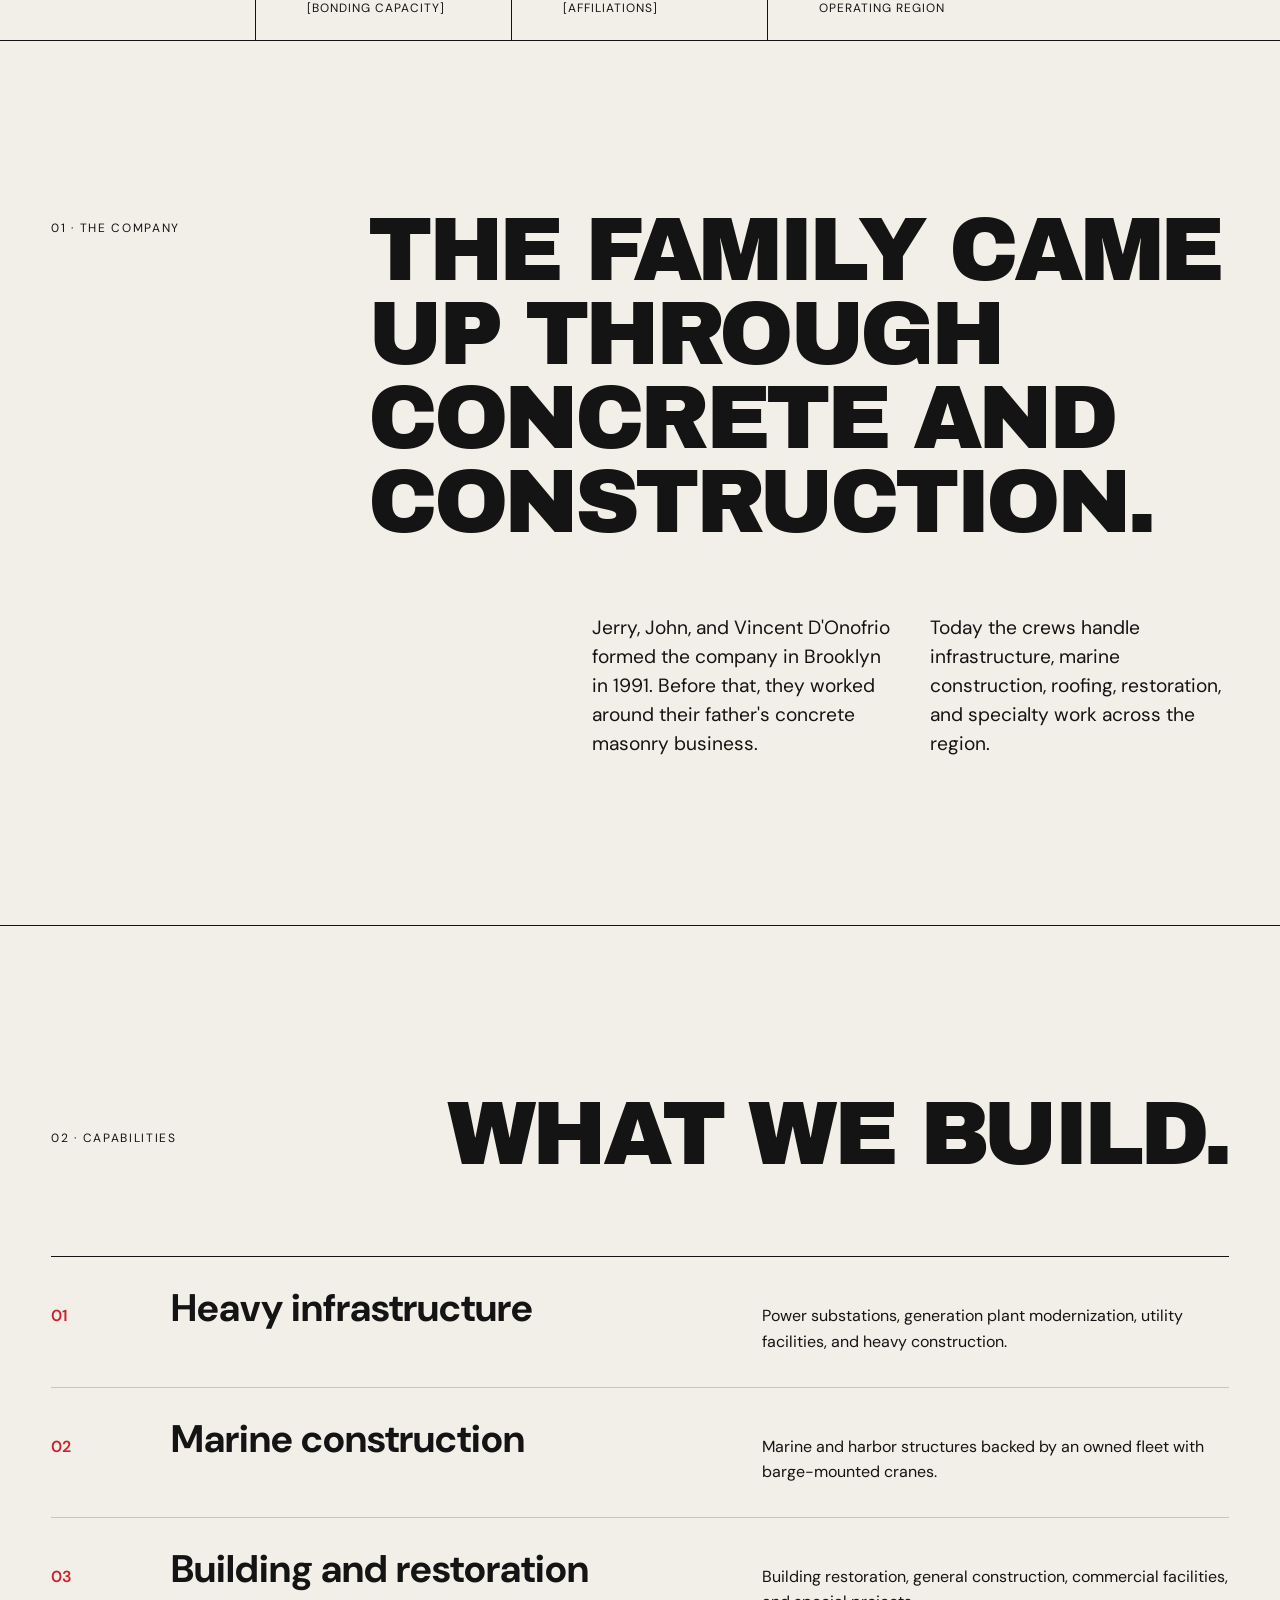
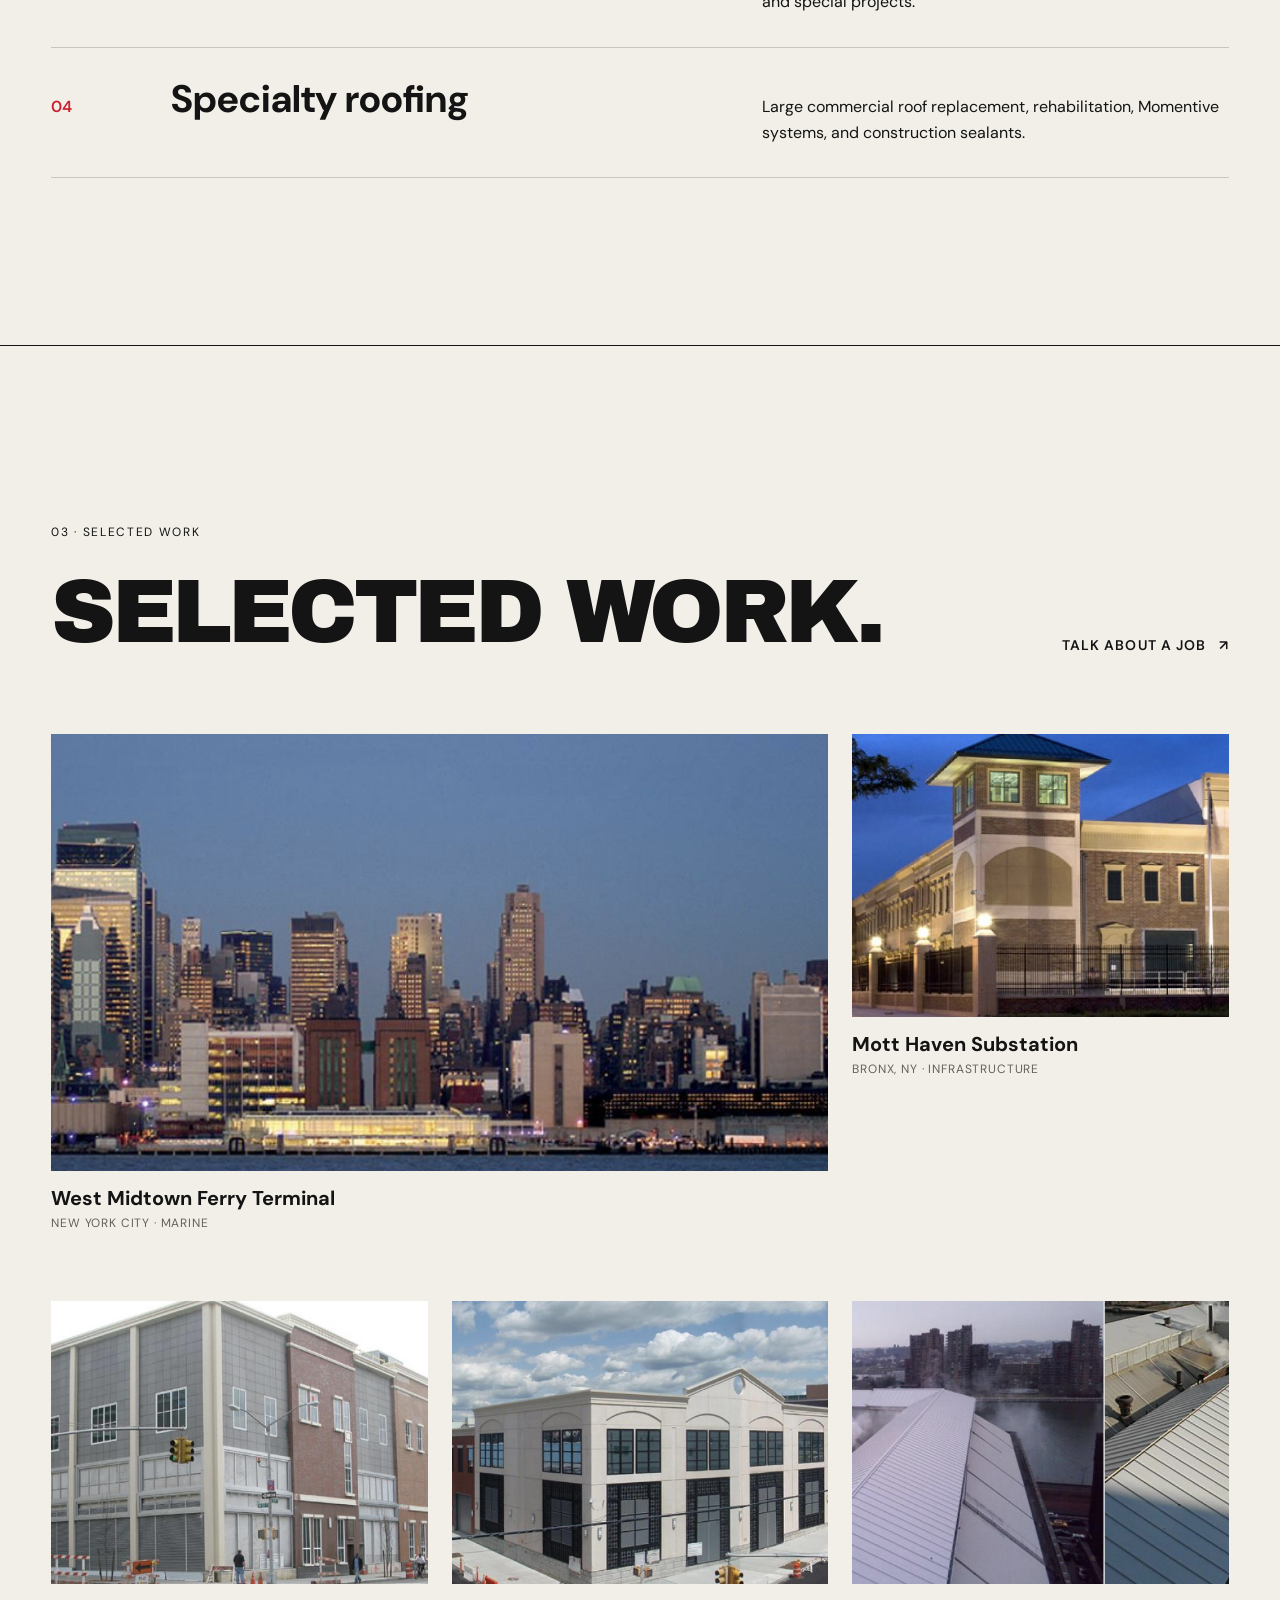
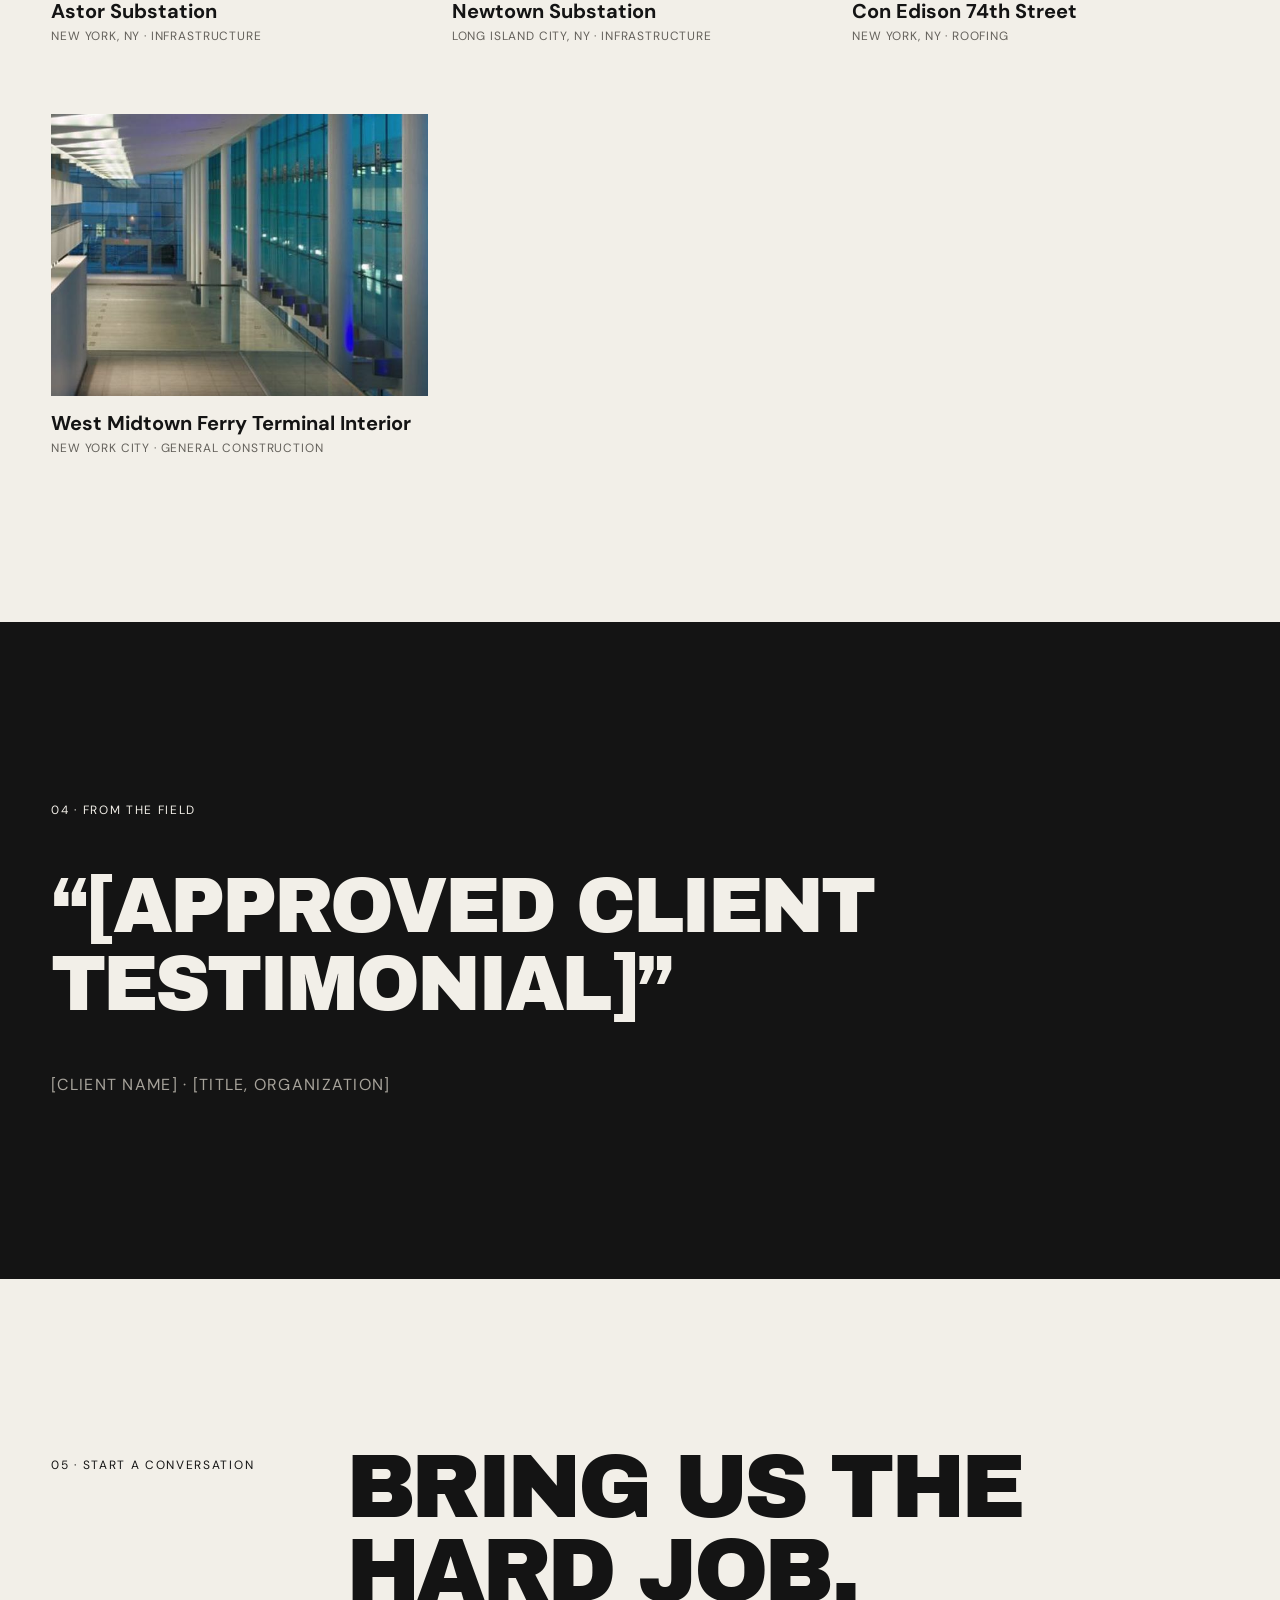
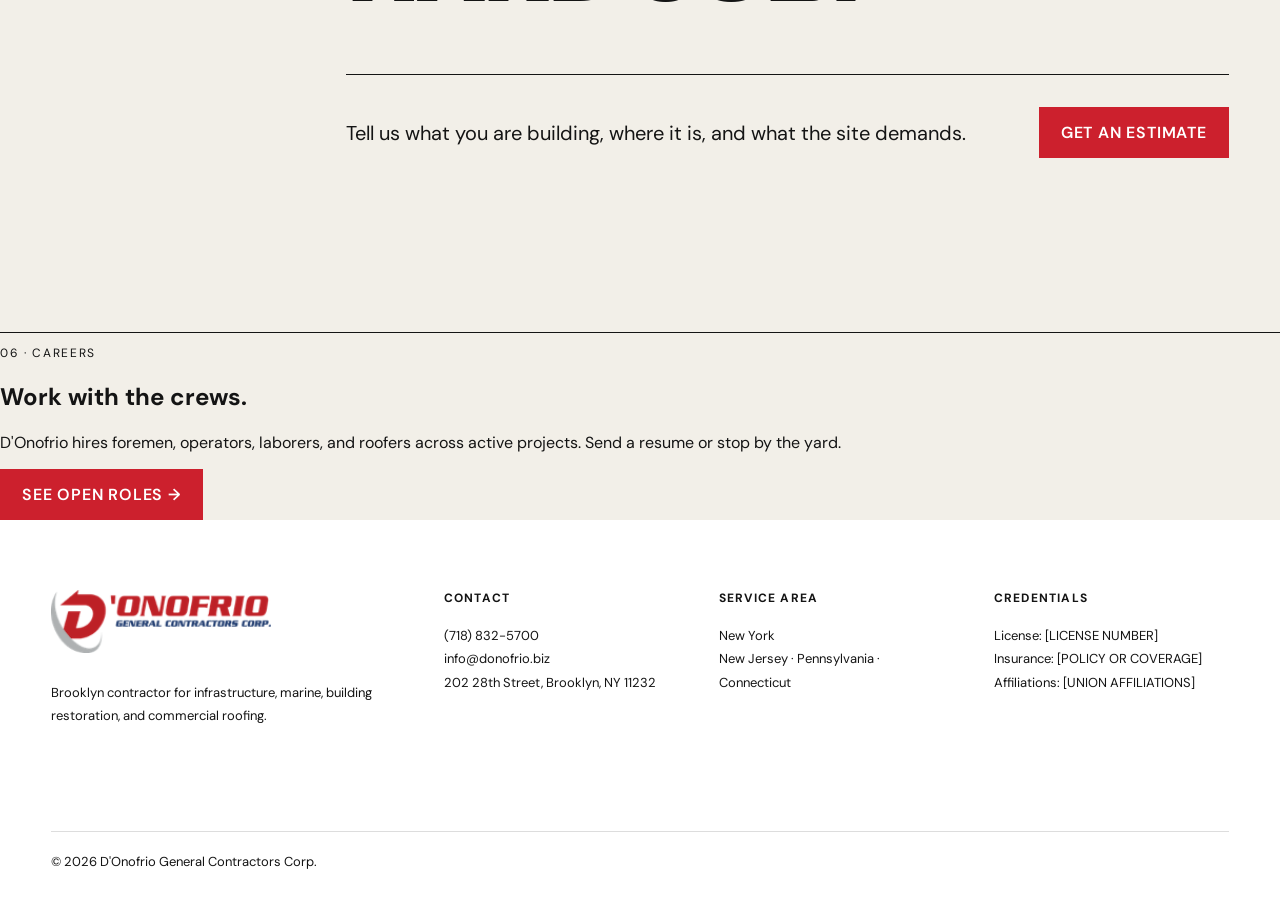
==== commit 165cadb7: "Sharpen the editorial concept Ground the copy, qualifications, and careers hook in a direct contract" ====
--- a/concept-1.html
+++ b/concept-1.html
@@ -37,16 +37,15 @@
       </div>
       <figure class="hero-image">
         <img src="https://images.unsplash.com/photo-1504307651254-35680f356dfd?auto=format&fit=crop&w=2200&q=85" alt="Crew working on a major construction site">
-        <figcaption>Representative construction photography</figcaption>
+        <figcaption>[REPRESENTATIVE CONSTRUCTION PHOTOGRAPHY]</figcaption>
       </figure>
     </section>
 
     <section class="trust-strip" aria-label="Company credentials">
-      <div><strong>1991</strong><span>Founded in Brooklyn</span></div>
-      <div><strong>[LICENSE]</strong><span>License number</span></div>
-      <div><strong>[BONDING]</strong><span>Bonding capacity</span></div>
-      <div><strong>[AFFILIATIONS]</strong><span>Union affiliations</span></div>
-      <div><strong>NY · NJ · PA · CT</strong><span>Service area</span></div>
+      <div><strong>Licensed</strong><span>[LICENSE #]</span></div>
+      <div><strong>Bonded + insured</strong><span>[BONDING CAPACITY]</span></div>
+      <div><strong>Union affiliations</strong><span>[AFFILIATIONS]</span></div>
+      <div><strong>NY · NJ · PA · CT</strong><span>Operating region</span></div>
     </section>
 
     <section class="intro" id="company">
@@ -61,7 +60,7 @@
     <section class="services" id="services">
       <div class="section-head">
         <p class="section-label">02 · Capabilities</p>
-        <h2>Four ways we go to work.</h2>
+        <h2>What we build.</h2>
       </div>
       <div class="service-list">
         <article><span>01</span><h3>Heavy infrastructure</h3><p>Power substations, generation plant modernization, utility facilities, and heavy construction.</p></article>
@@ -75,7 +74,7 @@
       <div class="section-head project-head">
         <div>
           <p class="section-label">03 · Selected work</p>
-          <h2>Six scopes from the field.</h2>
+          <h2>Selected work.</h2>
         </div>
         <a class="text-link" href="#contact">Talk about a job <span>↗</span></a>
       </div>
@@ -121,6 +120,17 @@
         <a class="button" href="mailto:info@donofrio.biz">Get an estimate</a>
       </div>
     </section>
+
+    <section class="careers" id="careers">
+      <div>
+        <p class="section-label">06 · Careers</p>
+        <h2>Work with the crews.</h2>
+      </div>
+      <div>
+        <p>D'Onofrio hires foremen, operators, laborers, and roofers across active projects. Send a resume or stop by the yard.</p>
+        <a class="button" href="#careers">See open roles →</a>
+      </div>
+    </section>
   </main>
 
   <footer>
